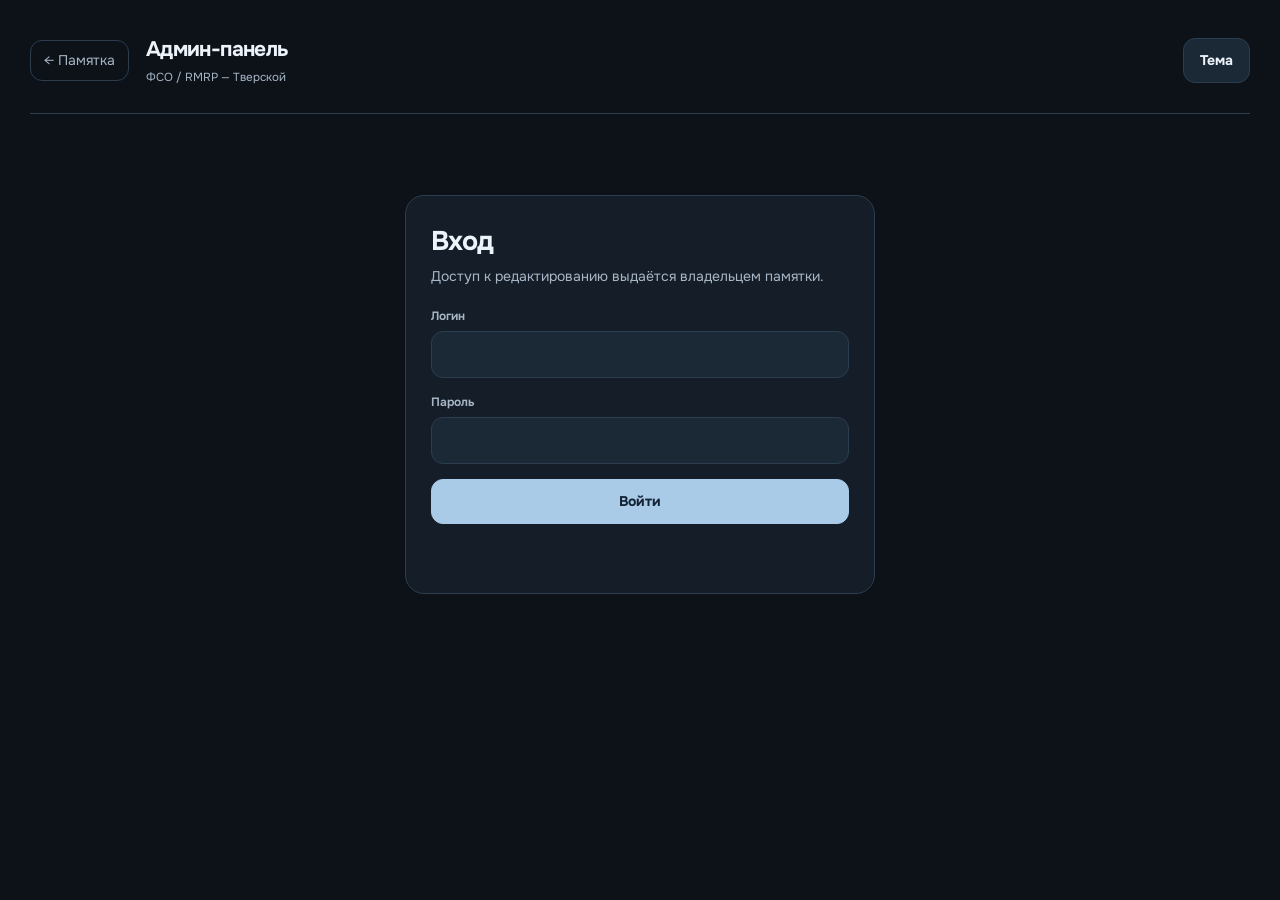
==== admin.html @ cca2434a "Add files via upload" ====
<!doctype html>
<html lang="ru" data-theme="dark"><head><meta charset="utf-8"><meta name="viewport" content="width=device-width,initial-scale=1"><meta name="robots" content="noindex,nofollow"><meta name="theme-color" content="#0d1219"><title>Управление памяткой — ФСО RMRP</title>
<link rel="preconnect" href="https://fonts.googleapis.com"><link rel="stylesheet" href="https://fonts.googleapis.com/css2?family=Onest:wght@400;500;600;700;800&display=swap" media="print" onload="this.media='all'">
<style>
:root{color-scheme:dark;--bg:#0d1219;--panel:#151e28;--sub:#1b2936;--line:#2b3d4e;--text:#edf3fa;--muted:#a7b6c6;--accent:#a9cbe8;--accent-text:#132334;--red:#ef8c8c;--green:#99dcb9;--shadow:0 24px 64px #0005}
html[data-theme="light"]{color-scheme:light;--bg:#eef3f8;--panel:#fff;--sub:#f3f7fa;--line:#cbdae7;--text:#142333;--muted:#5c7285;--accent:#326f9e;--accent-text:white;--red:#ad3737;--green:#256e4a;--shadow:0 15px 32px #263c5020}
*{box-sizing:border-box}body{margin:0;background:var(--bg);color:var(--text);font:14px/1.5 Onest,system-ui,'Segoe UI',sans-serif;-webkit-font-smoothing:antialiased}a{color:inherit}button,input,textarea,select{font:inherit}button{cursor:pointer;color:inherit}button:disabled{opacity:.45;cursor:not-allowed}input,textarea,select{color:var(--text);background:var(--sub);border:1px solid var(--line);border-radius:12px;padding:12px;width:100%;outline:none}input:focus,textarea:focus,select:focus{border-color:var(--accent)}textarea{min-height:120px;resize:vertical;line-height:1.55}textarea[name="body"]{min-height:280px}button:focus-visible,a:focus-visible{outline:2px solid var(--accent);outline-offset:3px}
[hidden]{display:none!important}.wrap{max-width:1460px;padding:26px 30px 80px;margin:auto}.top{display:flex;align-items:center;justify-content:space-between;gap:16px;padding:8px 0 26px;border-bottom:1px solid var(--line);margin-bottom:28px}.top-left{display:flex;align-items:center;gap:17px}.back{color:var(--muted);text-decoration:none;border:1px solid var(--line);padding:9px 13px;border-radius:12px}.back:hover{border-color:var(--accent);color:var(--text)}.top h1{font-size:21px;letter-spacing:-.03em;margin:0}.top small{color:var(--muted)}.top-actions{display:flex;align-items:center;gap:9px;flex-wrap:wrap}.btn{border-radius:12px;padding:11px 16px;background:var(--sub);border:1px solid var(--line);font-weight:700;transition:background .2s,border .2s,transform .2s}.btn:hover:not(:disabled){border-color:var(--accent);transform:translateY(-1px)}.primary{background:var(--accent);border-color:var(--accent);color:var(--accent-text)}.danger{color:var(--red);border-color:color-mix(in srgb,var(--red) 45%,var(--line))}.panel{background:var(--panel);border:1px solid var(--line);border-radius:19px;padding:25px}.auth{max-width:470px;margin:9vh auto 0}.auth h2{margin:0 0 5px;font-size:27px;letter-spacing:-.04em}.auth p{color:var(--muted);margin:0 0 20px}.stack{display:grid;gap:15px}.field{display:grid;gap:6px}.field>span{font-size:12px;color:var(--muted);font-weight:650}.status{min-height:24px;color:var(--muted);font-size:13px}.status.error{color:var(--red)}.status.ok{color:var(--green)}.layout{display:grid;grid-template-columns:220px 1fr;gap:22px}.aside{display:flex;flex-direction:column;gap:7px}.tab{border:1px solid transparent;border-radius:12px;padding:13px;text-align:left;background:transparent;color:var(--muted);font-weight:700}.tab:hover{background:var(--sub)}.tab.active{background:var(--sub);border-color:var(--line);color:var(--accent)}.content-head{display:flex;align-items:center;justify-content:space-between;gap:14px;margin:0 0 20px}.content-head h2{font-size:23px;letter-spacing:-.04em;margin:0}.content-head p{margin:2px 0 0;color:var(--muted)}.cols{display:grid;grid-template-columns:minmax(230px,.7fr) minmax(380px,1.3fr);gap:18px}.list{display:flex;flex-direction:column;gap:7px;max-height:68vh;overflow:auto}.item{padding:12px 14px;border-radius:12px;border:1px solid var(--line);background:var(--sub);text-align:left}.item:hover,.item.active{border-color:var(--accent)}.item b{display:block;font-size:13px}.item small{display:block;color:var(--muted);margin-top:4px}.badges{display:flex;gap:7px;flex-wrap:wrap;margin-top:6px}.tag{font-size:11px;color:var(--muted);background:var(--sub);border:1px solid var(--line);border-radius:999px;padding:3px 8px}.form-grid{display:grid;gap:14px}.form-actions{display:flex;gap:8px;justify-content:flex-end;flex-wrap:wrap}.row{display:grid;grid-template-columns:1fr 1fr;gap:14px}.check{display:flex;gap:10px;align-items:center}.check input{width:auto;accent-color:var(--accent)}.muted{color:var(--muted)}.empty{color:var(--muted);font-size:13px;padding:17px;border:1px dashed var(--line);border-radius:12px}.tips{color:var(--muted);line-height:1.7}.tips code{color:var(--accent)}.separator{border:0;border-top:1px solid var(--line);margin:16px 0}.success{color:var(--green)}
@media(max-width:1020px){.layout{grid-template-columns:1fr}.aside{flex-direction:row;flex-wrap:wrap}.cols{grid-template-columns:1fr}.list{max-height:240px}.wrap{padding:18px}}
@media(max-width:620px){.top{align-items:flex-start;flex-direction:column}.top-actions{width:100%}.panel{padding:17px}.row{grid-template-columns:1fr}.content-head{flex-wrap:wrap}}
@media(prefers-reduced-motion:reduce){*{transition:none!important}}
</style></head><body>
<div class="wrap">
<header class="top"><div class="top-left"><a class="back" href="./index.html">← Памятка</a><div><h1>Админ-панель</h1><small>ФСО / RMRP — Тверской</small></div></div><div class="top-actions"><span class="muted" id="current-user"></span><button class="btn" type="button" id="theme-btn">Тема</button><button class="btn" type="button" id="logout-btn" hidden>Выйти</button></div></header>
<section class="panel auth" id="auth-view"><h2>Вход</h2><p>Доступ к редактированию выдаётся владельцем памятки.</p><form id="login-form" class="stack"><label class="field"><span>Логин</span><input name="username" autocomplete="username" required minlength="3"></label><label class="field"><span>Пароль</span><input name="password" type="password" autocomplete="current-password" required></label><button class="btn primary" type="submit">Войти</button></form><p id="auth-status" class="status" role="status"></p></section>
<div class="layout" id="workspace" hidden><nav class="aside" aria-label="Разделы управления"><button class="tab active" data-tab="materials">Материалы</button><button class="tab" data-tab="sections">Разделы</button><button class="tab" data-tab="import">Импорт законов</button><button class="tab" data-tab="users">Пользователи</button><button class="tab" data-tab="info">Инструкция</button></nav><main>
<section class="tab-view" id="materials-view"><div class="content-head"><div><h2>Материалы</h2><p>Черновики и опубликованные записи</p></div><button class="btn" id="new-material">+ Новый материал</button></div>
<div class="cols"><div class="panel"><label class="field"><span>Поиск</span><input id="materials-filter" placeholder="Название или раздел"></label><div class="list" id="materials-list" style="margin-top:13px"></div></div><div class="panel"><form id="material-form" class="form-grid"><input type="hidden" name="id"><label class="field"><span>Название</span><input name="title" maxlength="180" required placeholder="Например: Проверка документов"></label><div class="row"><label class="field"><span>Раздел</span><select name="sectionId" id="material-section" required></select></label><label class="field"><span>Статус</span><select name="status" id="material-status"><option value="draft">Черновик</option><option value="published">Опубликовано</option></select></label></div><label class="field"><span>Краткое описание</span><textarea name="summary" maxlength="800" rows="2" style="min-height:72px"></textarea></label><label class="field"><span>Содержание</span><textarea name="body" maxlength="600000" required placeholder="Текст ситуации или статьи..."></textarea></label><label class="field"><span>Ссылка на источник (необязательно)</span><input name="sourceUrl" type="url" maxlength="1000" placeholder="https://forum.rmrp.ru/..."></label><div class="form-actions"><button class="btn danger" id="delete-material" type="button" disabled>Удалить</button><button class="btn primary" type="submit">Сохранить</button></div><div class="status" id="material-status-msg" role="status"></div></form></div></div></section>
<section class="tab-view" id="import-view" hidden>
 <div class="content-head"><div><h2>Импорт законов</h2><p>Загрузка текстов из файла, полученного с форума RMRP</p></div></div>
 <div class="panel form-grid"><p class="muted">Выберите JSON, который создала программа <code>tools/import_forum.py</code>. Документы сохраняются как черновики; проверка и публикация выполняются отдельно.</p>
 <label class="field"><span>Файл JSON</span><input type="file" id="import-file" accept=".json,application/json"></label>
 <label class="check"><input id="import-update" type="checkbox"><span>Обновлять ранее загруженные документы (сначала проверить редакции)</span></label>
 <div class="form-actions" style="justify-content:flex-start"><button id="import-start" class="btn primary" type="button">Импортировать черновики</button></div><label class="check"><input id="publish-confirm" type="checkbox"><span>Я сверил тексты с форумом и подтверждаю публикацию</span></label><div><button id="publish-start" class="btn" type="button">Опубликовать проверенные документы</button></div><p class="status" id="import-status" aria-live="polite"></p><div class="list" id="import-log"></div>
 </div>
</section>
<section class="tab-view" id="sections-view" hidden><div class="content-head"><div><h2>Разделы</h2><p>Названия, порядок и отображение в памятке</p></div><button class="btn" id="new-section">+ Новый раздел</button></div><div class="cols"><div class="panel"><div class="list" id="sections-list"></div></div><div class="panel"><form id="section-form" class="form-grid"><input type="hidden" name="id"><label class="field"><span>Название раздела</span><input name="title" required maxlength="100"></label><label class="field"><span>Описание</span><textarea name="description" maxlength="300" rows="3" style="min-height:80px"></textarea></label><label class="field"><span>Порядок в меню</span><input name="order" type="number" min="0" max="1000" value="10"></label><label class="check"><input name="visible" type="checkbox" checked><span>Отображать на сайте</span></label><div class="form-actions"><button class="btn danger" type="button" id="delete-section" disabled>Удалить</button><button class="btn primary" type="submit">Сохранить раздел</button></div><div class="status" id="section-status-msg" role="status"></div></form></div></div></section>
<section class="tab-view" id="users-view" hidden><div class="content-head"><div><h2>Пользователи</h2><p>Логины, роли, пароли и доступ</p></div></div><div class="cols"><div class="panel"><div class="list" id="users-list"></div></div><div class="panel"><h3 id="user-form-title">Создать учётную запись</h3><form class="form-grid" id="user-form"><label class="field"><span>Логин (латиницей)</span><input name="username" required pattern="[a-zA-Z0-9_.-]{3,32}" maxlength="32"></label><label class="field"><span>Пароль</span><input name="password" type="password" minlength="12" maxlength="128" autocomplete="new-password" placeholder="Не менее 12 символов"></label><label class="field"><span>Роль</span><select name="role"><option value="editor">Редактор (только черновики)</option><option value="owner">Владелец (полные права)</option></select></label><label class="check" id="disabled-row" hidden><input name="disabled" type="checkbox"><span>Заблокировать доступ</span></label><div class="form-actions"><button class="btn" type="button" id="new-user">Создать другого</button><button class="btn primary" type="submit">Сохранить пользователя</button></div><div class="status" id="user-status-msg" role="status"></div></form></div></div></section>
<section class="tab-view" id="info-view" hidden><div class="content-head"><div><h2>О работе админ-панели</h2></div></div><div class="panel tips"><p>Сначала создайте материал, выберите раздел, впишите текст и сохраните как <b>черновик</b>. Материал появится на сайте только со статусом <b>«Опубликовано»</b>.</p><p>Редакторы могут создавать, менять и удалять только черновики. Владельцы управляют публикациями, разделами и пользователями.</p><p>Созданный пользователь входит на странице <code>admin.html</code>. Пароль задаётся при создании, хранится в Object Storage в виде стойкого хеша и не отображается после сохранения.</p><p>Смена пароля и блокировка учётной записи доступны владельцу в разделе «Пользователи». После изменения доступ со старым токеном отзывается.</p><p>До настройки <code>config.js</code> и отдельной функции в Yandex Cloud вход работать не будет.</p></div></section>
</main></div><p id="global-status" class="status" aria-live="polite"></p>
</div>
<script src="./config.js"></script><script>
'use strict';
const $=id=>document.getElementById(id),apiUrl=(window.FSO_API_URL||'').trim();
let token='',user=null,items=[],sections=[],users=[],selectedUser='';
const tkey='fso-rmrp-theme',tokenKey='fso-rmrp-session';
function theme(t){document.documentElement.dataset.theme=t==='light'?'light':'dark';try{localStorage.setItem(tkey,document.documentElement.dataset.theme)}catch{}}
try{theme(localStorage.getItem(tkey)||'dark')}catch{theme('dark')}
$('theme-btn').addEventListener('click',()=>theme(document.documentElement.dataset.theme==='dark'?'light':'dark'));
function message(id,text,error=false){const x=$(id);x.textContent=text;x.className='status '+(error?'error':'ok')}
function n(text,cls){const e=document.createElement('div');if(cls)e.className=cls;e.textContent=text;return e}
async function api(action,body={},auth=true){
 if(!/^https:\/\//i.test(apiUrl))throw new Error('Сначала укажите URL функции в файле config.js');
 let response;
 try{response=await fetch(apiUrl+'?action='+encodeURIComponent(action),{method:'POST',headers:{'Content-Type':'application/json',...(auth?{'X-FSO-Session':token}:{})},body:JSON.stringify(body),cache:'no-store'})}
 catch{throw new Error('Нет соединения с сервером. Проверьте URL и разрешённые домены (CORS)')}
 let result;try{result=await response.json()}catch{throw new Error('Сервер вернул неподдерживаемый ответ')}
 if(!response.ok||!result.ok)throw new Error(result.error||('Ошибка '+response.status));return result;
}
function showAuth(){token='';user=null;$('workspace').hidden=true;$('auth-view').hidden=false;$('logout-btn').hidden=true;$('current-user').textContent='';try{sessionStorage.removeItem(tokenKey)}catch{}}
function showWorkspace(){ $('auth-view').hidden=true;$('workspace').hidden=false;$('logout-btn').hidden=false;$('current-user').textContent=user.username+' · '+(user.role==='owner'?'Владелец':'Редактор');$('users-view').hidden=user.role!=='owner';$('users-list').textContent='';document.querySelector('[data-tab="users"]').hidden=user.role!=='owner'; if(user.role!=='owner'&&document.querySelector('.tab.active').dataset.tab==='users')setTab('materials');}
function setTab(id){document.querySelectorAll('.tab').forEach(x=>x.classList.toggle('active',x.dataset.tab===id));document.querySelectorAll('.tab-view').forEach(x=>x.hidden=x.id!==id+'-view')}
document.querySelectorAll('.tab').forEach(b=>b.addEventListener('click',()=>setTab(b.dataset.tab)));
$('login-form').addEventListener('submit',async(e)=>{e.preventDefault();const f=new FormData(e.target);message('auth-status','Выполняется вход...');try{const d=await api('login',{username:f.get('username'),password:f.get('password')},false);token=d.token;user=d.user;try{sessionStorage.setItem(tokenKey,token)}catch{};e.target.reset();await reload();showWorkspace();setTab('materials');message('auth-status','')}catch(err){message('auth-status',err.message,true)}});
$('logout-btn').addEventListener('click',async()=>{try{await api('logout')}catch{}showAuth()});
async function reload(){try{const d=await api('admin-data');user=d.user;items=d.items;sections=d.sections;users=d.users||[];renderMaterials();renderSections();renderUsers();refreshSectionsSelect()}catch(e){if(/вход|сессия|авториз|401/i.test(e.message))showAuth();throw e}}
function refreshSectionsSelect(){const select=$('material-section'),value=select.value;select.replaceChildren();for(const s of [...sections].sort((a,b)=>a.order-b.order)){const opt=document.createElement('option');opt.value=s.id;opt.textContent=s.title;select.append(opt)}if(sections.some(s=>s.id===value))select.value=value}
function resetMaterial(){const f=$('material-form');f.reset();f.elements.id.value='';$('delete-material').disabled=true;message('material-status-msg','');const option=f.elements.status.querySelector('[value="published"]');option.disabled=user?.role!=='owner';f.elements.status.value='draft';f.elements.body.disabled=false;f.querySelector('button[type="submit"]').disabled=false}
function renderMaterials(){const list=$('materials-list'),query=$('materials-filter').value.trim().toLowerCase();list.replaceChildren();const filtered=[...items].filter(i=>[i.title,sections.find(s=>s.id===i.sectionId)?.title].join(' ').toLowerCase().includes(query)).sort((a,b)=>String(b.updatedAt).localeCompare(String(a.updatedAt)));
 if(!filtered.length){list.append(n('Нет материалов','empty'));return}
 for(const item of filtered){const b=document.createElement('button');b.type='button';b.className='item';const title=document.createElement('b');title.textContent=item.title;b.append(title);const sub=document.createElement('small');sub.textContent=(sections.find(s=>s.id===item.sectionId)?.title||item.sectionId)+' · '+(item.status==='published'?'Опубликовано':'Черновик');b.append(sub);b.addEventListener('click',()=>editMaterial(item.id));list.append(b)} }
async function editMaterial(id){const item=items.find(x=>x.id===id);if(!item)return;
 if(item.sectionId==='laws'&&!item.body){try{const d=await api('admin-document',{id});item.body=d.item.body||''}catch(e){message('material-status-msg','Не удалось загрузить документ: '+e.message,true);return}}const f=$('material-form');for(const key of ['id','title','summary','body','sectionId','status','sourceUrl'])f.elements[key].value=item[key]||'';const blocked=user.role==='editor'&&item.status==='published';$('delete-material').disabled=blocked;f.querySelector('button[type="submit"]').disabled=blocked;f.elements.body.disabled=blocked;f.elements.status.querySelector('[value="published"]').disabled=user.role!=='owner';message('material-status-msg',blocked?'Опубликованные материалы изменяет владелец.':'')}
$('materials-filter').addEventListener('input',renderMaterials);$('new-material').addEventListener('click',resetMaterial);
$('material-form').addEventListener('submit',async e=>{e.preventDefault();const f=e.target,item=Object.fromEntries(new FormData(f));try{const d=await api('save-item',{item});await reload();await editMaterial(d.item.id);message('material-status-msg','Сохранено. '+(d.item.status==='published'?'Материал опубликован.':'Материал остался черновиком.'))}catch(err){message('material-status-msg',err.message,true)}});
$('delete-material').addEventListener('click',async()=>{const id=$('material-form').elements.id.value;if(!id||!confirm('Удалить материал без возможности восстановления?'))return;try{await api('delete-item',{id});await reload();resetMaterial();message('material-status-msg','Материал удалён')}catch(err){message('material-status-msg',err.message,true)}});
function resetSection(){const f=$('section-form');f.reset();f.elements.id.value='';f.elements.order.value=sections.length+1;$('delete-section').disabled=true;message('section-status-msg','')}
function renderSections(){
 const list=$('sections-list'); list.replaceChildren();
 for(const item of [...sections].sort((a,b)=>a.order-b.order)){
  const btn=document.createElement('button');btn.type='button';btn.className='item';
  btn.append(n(item.title));
  btn.append(n((item.visible?'Отображается · ':'Скрыт · ')+item.id,'muted'));
  btn.addEventListener('click',()=>editSection(item.id));list.append(btn);
 }
}
function editSection(id){const s=sections.find(x=>x.id===id);if(!s)return;const f=$('section-form');f.elements.id.value=s.id;f.elements.title.value=s.title;f.elements.description.value=s.description;f.elements.order.value=s.order;f.elements.visible.checked=s.visible;$('delete-section').disabled=['situations','reference','detention','laws'].includes(id);message('section-status-msg','')}
$('new-section').addEventListener('click',resetSection);
$('section-form').addEventListener('submit',async e=>{e.preventDefault();const f=e.target,section={id:f.elements.id.value,title:f.elements.title.value,description:f.elements.description.value,order:Number(f.elements.order.value),visible:f.elements.visible.checked};try{const d=await api('save-section',{section});await reload();editSection(d.section.id);message('section-status-msg','Раздел сохранён')}catch(err){message('section-status-msg',err.message,true)}});
$('delete-section').addEventListener('click',async()=>{const id=$('section-form').elements.id.value;if(!id||!confirm('Удалить раздел?'))return;try{await api('delete-section',{id});await reload();resetSection();message('section-status-msg','Раздел удалён')}catch(err){message('section-status-msg',err.message,true)}});
function resetUser(){selectedUser='';const f=$('user-form');f.reset();f.elements.username.readOnly=false;f.elements.password.required=true;$('disabled-row').hidden=true;$('user-form-title').textContent='Создать учётную запись';message('user-status-msg','')}
function renderUsers(){const list=$('users-list');list.replaceChildren();if(user?.role!=='owner')return;for(const u of users){const b=document.createElement('button');b.type='button';b.className='item';b.append(n(u.username));b.append(n((u.role==='owner'?'Владелец':'Редактор')+(u.disabled?' · Заблокирован':''),'muted'));b.addEventListener('click',()=>editUser(u.username));list.append(b)}}
function editUser(username){const u=users.find(x=>x.username===username);if(!u)return;selectedUser=username;const f=$('user-form');f.reset();f.elements.username.value=u.username;f.elements.username.readOnly=true;f.elements.role.value=u.role;f.elements.disabled.checked=u.disabled;f.elements.password.required=false;$('disabled-row').hidden=false;$('user-form-title').textContent='Изменить пользователя';message('user-status-msg','Оставьте пароль пустым, если менять его не нужно.')}
$('new-user').addEventListener('click',resetUser);
$('user-form').addEventListener('submit',async e=>{e.preventDefault();const f=e.target;const data={username:f.elements.username.value,password:f.elements.password.value,role:f.elements.role.value};if(selectedUser)data.disabled=f.elements.disabled.checked;try{const login=selectedUser||data.username;await api(selectedUser?'update-user':'create-user',data);await reload();editUser(login);message('user-status-msg','Пользователь сохранён. Передайте пароль лично.') }catch(err){message('user-status-msg',err.message,true)}});

$('import-start').addEventListener('click',async()=>{
 const file=$('import-file').files[0];if(!file){message('import-status','Выберите JSON-файл.',true);return}
 let incoming;try{incoming=JSON.parse(await file.text())}catch(e){message('import-status','Неверный JSON: '+e.message,true);return}
 const docs=Array.isArray(incoming)?incoming:Array.isArray(incoming.items)?incoming.items:[];
 if(!docs.length){message('import-status','В JSON нет документов.',true);return}
 if(docs.length>150){message('import-status','Слишком большой список.',true);return}
 const btn=$('import-start'),log=$('import-log');btn.disabled=true;log.replaceChildren();let success=0,failed=0,skipped=0;
 for(const d of docs){
  if(d.sectionId!=='laws'||typeof d.title!=='string'||typeof d.body!=='string'||!d.body.trim()||!/^law-\d+$/.test(d.id||'')){failed++;log.append(n('Неверная запись: '+String(d.title||d.id),'status error'));continue}
  const old=items.find(x=>x.id===d.id);
  if(old&&!$('import-update').checked){skipped++;continue}
  if(old?.status==='published'){skipped++;log.append(n('Опубликованный документ не перезаписан: '+d.title,'muted'));continue}
  const item={id:d.id,title:d.title.slice(0,180),summary:String(d.summary||'').slice(0,800),body:d.body,sectionId:'laws',status:'draft',sourceUrl:d.sourceUrl};
  try{await api('save-item',{item});success++;log.append(n('✓ '+d.title,'status ok'))}
  catch(e){failed++;log.append(n('✗ '+d.title+': '+e.message,'status error'))}
  message('import-status',`Обработано ${success+skipped+failed}/${docs.length} · Сохранено ${success} · Пропущено ${skipped} · Ошибки ${failed}`);
 }
 try{await reload()}catch(e){message('import-status','Импорт завершён, но обновление списка не удалось: '+e.message,true)}
 btn.disabled=false;
});


$('publish-start').addEventListener('click',async()=>{
 if(user?.role!=='owner'){message('import-status','Публиковать может только владелец.',true);return}
 if(!$('publish-confirm').checked){message('import-status','Сначала подтвердите сверку текстов.',true);return}
 if(!confirm('Опубликовать все черновики законов из текущего списка? Перед публикацией убедитесь, что тексты полные и действующие.'))return;
 const drafts=items.filter(x=>x.sectionId==='laws'&&x.status==='draft');if(!drafts.length){message('import-status','Нет черновиков законов.');return}
 let published=0,failed=0;const btn=$('publish-start');btn.disabled=true;
 for(const meta of drafts){
  try{
   const details=await api('admin-document',{id:meta.id});
   await api('save-item',{item:{...details.item,status:'published'}});published++;
  }catch(e){failed++;$('import-log').append(n('✗ '+meta.title+': '+e.message,'status error'))}
  message('import-status',`Опубликовано ${published}/${drafts.length}; ошибок: ${failed}`);
 }
 try{await reload()}catch(e){message('import-status','Опубликовано, но обновление списка не удалось: '+e.message,true)}
 btn.disabled=false;
});

if(!/^https:\/\//i.test(apiUrl))message('auth-status','Перед входом задайте URL новой функции в config.js.',true);
try{token=sessionStorage.getItem(tokenKey)||''}catch{}if(token){reload().then(()=>showWorkspace()).catch(()=>showAuth())}else showAuth();
</script></body></html>
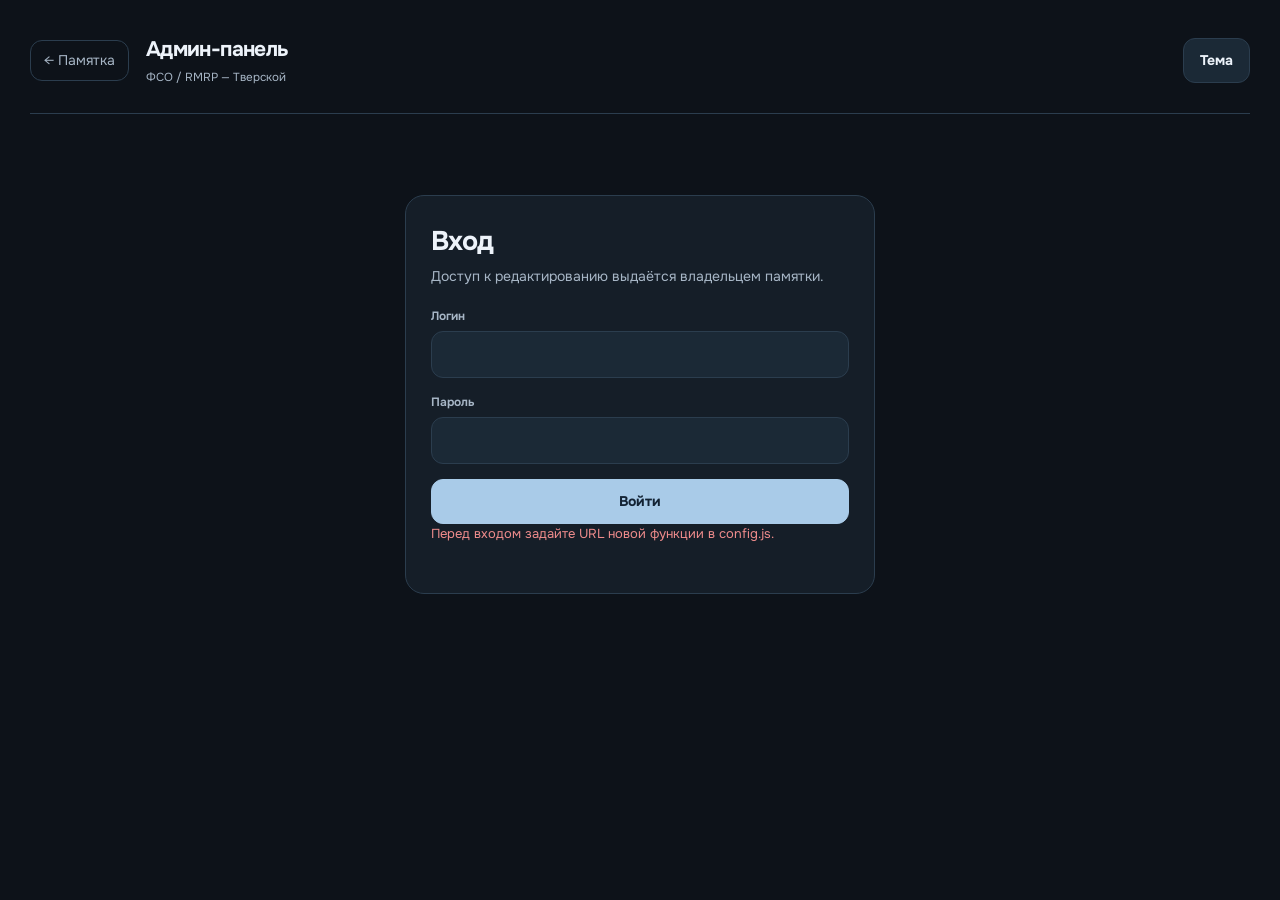
==== commit 5b3c9629: "Add files via upload" ====
--- a/admin.html
+++ b/admin.html
@@ -9,18 +9,29 @@
 @media(max-width:1020px){.layout{grid-template-columns:1fr}.aside{flex-direction:row;flex-wrap:wrap}.cols{grid-template-columns:1fr}.list{max-height:240px}.wrap{padding:18px}}
 @media(max-width:620px){.top{align-items:flex-start;flex-direction:column}.top-actions{width:100%}.panel{padding:17px}.row{grid-template-columns:1fr}.content-head{flex-wrap:wrap}}
 @media(prefers-reduced-motion:reduce){*{transition:none!important}}
+
+/* Теги в правовом справочнике — выбор нескольких категорий для одного материала. */
+.reference-category-settings{display:grid;gap:9px;padding:16px 17px;border:1px solid var(--line);border-radius:15px;background:var(--sub)}
+.reference-category-settings>strong{font-size:13px}.reference-category-settings>p{margin:0 0 3px;color:var(--muted);font-size:12px}
+.reference-category-options{display:grid;grid-template-columns:repeat(2,minmax(0,1fr));gap:9px 13px}
+.reference-category-options label{display:flex;gap:10px;align-items:center;border:1px solid var(--line);border-radius:11px;padding:10px;cursor:pointer;background:var(--panel)}
+.reference-category-options label:has(input:checked){border-color:var(--accent);background:color-mix(in srgb,var(--accent) 9%,var(--panel))}
+.reference-category-options input{width:17px;height:17px;margin:0;flex:none;accent-color:var(--accent)}
+.reference-category-options span{font-size:12px}
+@media(max-width:580px){.reference-category-options{grid-template-columns:1fr}}
 </style></head><body>
 <div class="wrap">
 <header class="top"><div class="top-left"><a class="back" href="./index.html">← Памятка</a><div><h1>Админ-панель</h1><small>ФСО / RMRP — Тверской</small></div></div><div class="top-actions"><span class="muted" id="current-user"></span><button class="btn" type="button" id="theme-btn">Тема</button><button class="btn" type="button" id="logout-btn" hidden>Выйти</button></div></header>
 <section class="panel auth" id="auth-view"><h2>Вход</h2><p>Доступ к редактированию выдаётся владельцем памятки.</p><form id="login-form" class="stack"><label class="field"><span>Логин</span><input name="username" autocomplete="username" required minlength="3"></label><label class="field"><span>Пароль</span><input name="password" type="password" autocomplete="current-password" required></label><button class="btn primary" type="submit">Войти</button></form><p id="auth-status" class="status" role="status"></p></section>
 <div class="layout" id="workspace" hidden><nav class="aside" aria-label="Разделы управления"><button class="tab active" data-tab="materials">Материалы</button><button class="tab" data-tab="sections">Разделы</button><button class="tab" data-tab="import">Импорт законов</button><button class="tab" data-tab="users">Пользователи</button><button class="tab" data-tab="info">Инструкция</button></nav><main>
 <section class="tab-view" id="materials-view"><div class="content-head"><div><h2>Материалы</h2><p>Черновики и опубликованные записи</p></div><button class="btn" id="new-material">+ Новый материал</button></div>
-<div class="cols"><div class="panel"><label class="field"><span>Поиск</span><input id="materials-filter" placeholder="Название или раздел"></label><div class="list" id="materials-list" style="margin-top:13px"></div></div><div class="panel"><form id="material-form" class="form-grid"><input type="hidden" name="id"><label class="field"><span>Название</span><input name="title" maxlength="180" required placeholder="Например: Проверка документов"></label><div class="row"><label class="field"><span>Раздел</span><select name="sectionId" id="material-section" required></select></label><label class="field"><span>Статус</span><select name="status" id="material-status"><option value="draft">Черновик</option><option value="published">Опубликовано</option></select></label></div><label class="field"><span>Краткое описание</span><textarea name="summary" maxlength="800" rows="2" style="min-height:72px"></textarea></label><label class="field"><span>Содержание</span><textarea name="body" maxlength="600000" required placeholder="Текст ситуации или статьи..."></textarea></label><label class="field"><span>Ссылка на источник (необязательно)</span><input name="sourceUrl" type="url" maxlength="1000" placeholder="https://forum.rmrp.ru/..."></label><div class="form-actions"><button class="btn danger" id="delete-material" type="button" disabled>Удалить</button><button class="btn primary" type="submit">Сохранить</button></div><div class="status" id="material-status-msg" role="status"></div></form></div></div></section>
+<div class="cols"><div class="panel"><label class="field"><span>Поиск</span><input id="materials-filter" placeholder="Название или раздел"></label><div class="list" id="materials-list" style="margin-top:13px"></div></div><div class="panel"><form id="material-form" class="form-grid"><input type="hidden" name="id"><label class="field"><span>Название</span><input name="title" maxlength="180" required placeholder="Например: Проверка документов"></label><div class="row"><label class="field"><span>Раздел</span><select name="sectionId" id="material-section" required></select></label><label class="field"><span>Статус</span><select name="status" id="material-status"><option value="draft">Черновик</option><option value="published">Опубликовано</option></select></label></div><div class="reference-category-settings" id="reference-category-settings" hidden><strong>Подразделы правового справочника</strong><p>Можно выбрать несколько. Карточка останется одной, а появится во всех выбранных подразделах.</p><div class="reference-category-options" id="reference-category-options"></div></div><label class="field"><span>Краткое описание</span><textarea name="summary" maxlength="800" rows="2" style="min-height:72px"></textarea></label><label class="field"><span>Содержание</span><textarea name="body" maxlength="600000" required placeholder="Текст ситуации или статьи..."></textarea></label><label class="field"><span>Ссылка на источник (необязательно)</span><input name="sourceUrl" type="url" maxlength="1000" placeholder="https://forum.rmrp.ru/..."></label><div class="form-actions"><button class="btn danger" id="delete-material" type="button" disabled>Удалить</button><button class="btn primary" type="submit">Сохранить</button></div><div class="status" id="material-status-msg" role="status"></div></form></div></div></section>
 <section class="tab-view" id="import-view" hidden>
  <div class="content-head"><div><h2>Импорт законов</h2><p>Загрузка текстов из файла, полученного с форума RMRP</p></div></div>
  <div class="panel form-grid"><p class="muted">Выберите JSON, который создала программа <code>tools/import_forum.py</code>. Документы сохраняются как черновики; проверка и публикация выполняются отдельно.</p>
  <label class="field"><span>Файл JSON</span><input type="file" id="import-file" accept=".json,application/json"></label>
- <label class="check"><input id="import-update" type="checkbox"><span>Обновлять ранее загруженные документы (сначала проверить редакции)</span></label>
+ <label class="check"><input id="import-update" type="checkbox"><span>Обновлять ранее загруженные черновики</span></label>
+ <label class="check"><input id="import-replace-published" type="checkbox"><span>Заменить опубликованные документы новым текстом (только владелец, после проверки)</span></label>
  <div class="form-actions" style="justify-content:flex-start"><button id="import-start" class="btn primary" type="button">Импортировать черновики</button></div><label class="check"><input id="publish-confirm" type="checkbox"><span>Я сверил тексты с форумом и подтверждаю публикацию</span></label><div><button id="publish-start" class="btn" type="button">Опубликовать проверенные документы</button></div><p class="status" id="import-status" aria-live="polite"></p><div class="list" id="import-log"></div>
  </div>
 </section>
@@ -29,11 +40,25 @@
 <section class="tab-view" id="info-view" hidden><div class="content-head"><div><h2>О работе админ-панели</h2></div></div><div class="panel tips"><p>Сначала создайте материал, выберите раздел, впишите текст и сохраните как <b>черновик</b>. Материал появится на сайте только со статусом <b>«Опубликовано»</b>.</p><p>Редакторы могут создавать, менять и удалять только черновики. Владельцы управляют публикациями, разделами и пользователями.</p><p>Созданный пользователь входит на странице <code>admin.html</code>. Пароль задаётся при создании, хранится в Object Storage в виде стойкого хеша и не отображается после сохранения.</p><p>Смена пароля и блокировка учётной записи доступны владельцу в разделе «Пользователи». После изменения доступ со старым токеном отзывается.</p><p>До настройки <code>config.js</code> и отдельной функции в Yandex Cloud вход работать не будет.</p></div></section>
 </main></div><p id="global-status" class="status" aria-live="polite"></p>
 </div>
-<script src="./config.js"></script><script>
+<script src="./reference-categories.js"></script><script src="./config.js"></script><script>
 'use strict';
 const $=id=>document.getElementById(id),apiUrl=(window.FSO_API_URL||'').trim();
 let token='',user=null,items=[],sections=[],users=[],selectedUser='';
 const tkey='fso-rmrp-theme',tokenKey='fso-rmrp-session';
+const referenceCategories=Array.isArray(window.FSO_REFERENCE_CATEGORIES)?window.FSO_REFERENCE_CATEGORIES:[];
+function updateReferenceCategoryVisibility(){
+ $('reference-category-settings').hidden=$('material-section').value!=='reference';
+}
+function fillReferenceCategorySelection(values=[]){
+ const selected=new Set(Array.isArray(values)?values:[]);
+ $('reference-category-options').querySelectorAll('input[data-reference-category]').forEach(input=>{input.checked=selected.has(input.value)});
+}
+for(const cat of referenceCategories){
+ const label=document.createElement('label'),box=document.createElement('input'),text=document.createElement('span');
+ box.type='checkbox';box.value=cat.id;box.dataset.referenceCategory=cat.id;
+ text.textContent=cat.title;label.append(box,text);$('reference-category-options').append(label);
+}
+$('material-section').addEventListener('change',updateReferenceCategoryVisibility);
 function theme(t){document.documentElement.dataset.theme=t==='light'?'light':'dark';try{localStorage.setItem(tkey,document.documentElement.dataset.theme)}catch{}}
 try{theme(localStorage.getItem(tkey)||'dark')}catch{theme('dark')}
 $('theme-btn').addEventListener('click',()=>theme(document.documentElement.dataset.theme==='dark'?'light':'dark'));
@@ -54,15 +79,15 @@
 $('login-form').addEventListener('submit',async(e)=>{e.preventDefault();const f=new FormData(e.target);message('auth-status','Выполняется вход...');try{const d=await api('login',{username:f.get('username'),password:f.get('password')},false);token=d.token;user=d.user;try{sessionStorage.setItem(tokenKey,token)}catch{};e.target.reset();await reload();showWorkspace();setTab('materials');message('auth-status','')}catch(err){message('auth-status',err.message,true)}});
 $('logout-btn').addEventListener('click',async()=>{try{await api('logout')}catch{}showAuth()});
 async function reload(){try{const d=await api('admin-data');user=d.user;items=d.items;sections=d.sections;users=d.users||[];renderMaterials();renderSections();renderUsers();refreshSectionsSelect()}catch(e){if(/вход|сессия|авториз|401/i.test(e.message))showAuth();throw e}}
-function refreshSectionsSelect(){const select=$('material-section'),value=select.value;select.replaceChildren();for(const s of [...sections].sort((a,b)=>a.order-b.order)){const opt=document.createElement('option');opt.value=s.id;opt.textContent=s.title;select.append(opt)}if(sections.some(s=>s.id===value))select.value=value}
-function resetMaterial(){const f=$('material-form');f.reset();f.elements.id.value='';$('delete-material').disabled=true;message('material-status-msg','');const option=f.elements.status.querySelector('[value="published"]');option.disabled=user?.role!=='owner';f.elements.status.value='draft';f.elements.body.disabled=false;f.querySelector('button[type="submit"]').disabled=false}
-function renderMaterials(){const list=$('materials-list'),query=$('materials-filter').value.trim().toLowerCase();list.replaceChildren();const filtered=[...items].filter(i=>[i.title,sections.find(s=>s.id===i.sectionId)?.title].join(' ').toLowerCase().includes(query)).sort((a,b)=>String(b.updatedAt).localeCompare(String(a.updatedAt)));
+function refreshSectionsSelect(){const select=$('material-section'),value=select.value;select.replaceChildren();for(const s of [...sections].sort((a,b)=>a.order-b.order)){const opt=document.createElement('option');opt.value=s.id;opt.textContent=s.title;select.append(opt)}if(sections.some(s=>s.id===value))select.value=value;updateReferenceCategoryVisibility()}
+function resetMaterial(){const f=$('material-form');f.reset();f.elements.id.value='';$('delete-material').disabled=true;message('material-status-msg','');const option=f.elements.status.querySelector('[value="published"]');option.disabled=user?.role!=='owner';f.elements.status.value='draft';f.elements.body.disabled=false;f.querySelector('button[type="submit"]').disabled=false;fillReferenceCategorySelection([]);updateReferenceCategoryVisibility()}
+function renderMaterials(){const list=$('materials-list'),query=$('materials-filter').value.trim().toLowerCase();list.replaceChildren();const filtered=[...items].filter(i=>[i.title,sections.find(s=>s.id===i.sectionId)?.title,...(i.categories||[]).map(id=>referenceCategories.find(c=>c.id===id)?.title||'')].join(' ').toLowerCase().includes(query)).sort((a,b)=>String(b.updatedAt).localeCompare(String(a.updatedAt)));
  if(!filtered.length){list.append(n('Нет материалов','empty'));return}
- for(const item of filtered){const b=document.createElement('button');b.type='button';b.className='item';const title=document.createElement('b');title.textContent=item.title;b.append(title);const sub=document.createElement('small');sub.textContent=(sections.find(s=>s.id===item.sectionId)?.title||item.sectionId)+' · '+(item.status==='published'?'Опубликовано':'Черновик');b.append(sub);b.addEventListener('click',()=>editMaterial(item.id));list.append(b)} }
+ for(const item of filtered){const b=document.createElement('button');b.type='button';b.className='item';const title=document.createElement('b');title.textContent=item.title;b.append(title);const sub=document.createElement('small');sub.textContent=(sections.find(s=>s.id===item.sectionId)?.title||item.sectionId)+' · '+(item.status==='published'?'Опубликовано':'Черновик');b.append(sub);if(item.sectionId==='reference'&&item.categories?.length){const tags=document.createElement('small');tags.textContent=item.categories.map(id=>referenceCategories.find(c=>c.id===id)?.title||id).join(' · ');b.append(tags)}b.addEventListener('click',()=>editMaterial(item.id));list.append(b)} }
 async function editMaterial(id){const item=items.find(x=>x.id===id);if(!item)return;
- if(item.sectionId==='laws'&&!item.body){try{const d=await api('admin-document',{id});item.body=d.item.body||''}catch(e){message('material-status-msg','Не удалось загрузить документ: '+e.message,true);return}}const f=$('material-form');for(const key of ['id','title','summary','body','sectionId','status','sourceUrl'])f.elements[key].value=item[key]||'';const blocked=user.role==='editor'&&item.status==='published';$('delete-material').disabled=blocked;f.querySelector('button[type="submit"]').disabled=blocked;f.elements.body.disabled=blocked;f.elements.status.querySelector('[value="published"]').disabled=user.role!=='owner';message('material-status-msg',blocked?'Опубликованные материалы изменяет владелец.':'')}
+ if(item.sectionId==='laws'&&!item.body){try{const d=await api('admin-document',{id});item.body=d.item.body||''}catch(e){message('material-status-msg','Не удалось загрузить документ: '+e.message,true);return}}const f=$('material-form');for(const key of ['id','title','summary','body','sectionId','status','sourceUrl'])f.elements[key].value=item[key]||'';const blocked=user.role==='editor'&&item.status==='published';$('delete-material').disabled=blocked;f.querySelector('button[type="submit"]').disabled=blocked;f.elements.body.disabled=blocked;f.elements.status.querySelector('[value="published"]').disabled=user.role!=='owner';fillReferenceCategorySelection(item.categories||[]);updateReferenceCategoryVisibility();message('material-status-msg',blocked?'Опубликованные материалы изменяет владелец.':'')}
 $('materials-filter').addEventListener('input',renderMaterials);$('new-material').addEventListener('click',resetMaterial);
-$('material-form').addEventListener('submit',async e=>{e.preventDefault();const f=e.target,item=Object.fromEntries(new FormData(f));try{const d=await api('save-item',{item});await reload();await editMaterial(d.item.id);message('material-status-msg','Сохранено. '+(d.item.status==='published'?'Материал опубликован.':'Материал остался черновиком.'))}catch(err){message('material-status-msg',err.message,true)}});
+$('material-form').addEventListener('submit',async e=>{e.preventDefault();const f=e.target,item=Object.fromEntries(new FormData(f));item.categories=item.sectionId==='reference'?[...f.querySelectorAll('input[data-reference-category]:checked')].map(x=>x.value):[];try{const d=await api('save-item',{item});await reload();await editMaterial(d.item.id);message('material-status-msg','Сохранено. '+(d.item.status==='published'?'Материал опубликован.':'Материал остался черновиком.'))}catch(err){message('material-status-msg',err.message,true)}});
 $('delete-material').addEventListener('click',async()=>{const id=$('material-form').elements.id.value;if(!id||!confirm('Удалить материал без возможности восстановления?'))return;try{await api('delete-item',{id});await reload();resetMaterial();message('material-status-msg','Материал удалён')}catch(err){message('material-status-msg',err.message,true)}});
 function resetSection(){const f=$('section-form');f.reset();f.elements.id.value='';f.elements.order.value=sections.length+1;$('delete-section').disabled=true;message('section-status-msg','')}
 function renderSections(){
@@ -84,19 +109,52 @@
 $('new-user').addEventListener('click',resetUser);
 $('user-form').addEventListener('submit',async e=>{e.preventDefault();const f=e.target;const data={username:f.elements.username.value,password:f.elements.password.value,role:f.elements.role.value};if(selectedUser)data.disabled=f.elements.disabled.checked;try{const login=selectedUser||data.username;await api(selectedUser?'update-user':'create-user',data);await reload();editUser(login);message('user-status-msg','Пользователь сохранён. Передайте пароль лично.') }catch(err){message('user-status-msg',err.message,true)}});
 
+function importedLawQuality(body){
+ const lines=String(body||'').replace(/\r\n?/g,'\n').split('\n').map(s=>s.trim());
+ const starts=[];lines.forEach((s,i)=>{if(/^Статья\s+\d+(?:[.\-]\d+)*(?:[.\s:–—-]|$)/iu.test(s))starts.push(i)});
+ if(!starts.length)return body.length>=900;
+ let empty=0,total=0;
+ starts.forEach((i,k)=>{
+  const text=lines.slice(i+1,starts[k+1]??lines.length).filter(s=>!/^Глава\s+|^Раздел\s+/iu.test(s)).join(' ').trim();
+  total+=text.length;if(text.length<12)empty++;
+ });
+ return body.length>=400&&empty/starts.length<=.12&&total>=starts.length*32;
+}
+function downloadLawBackup(backup){
+ const blob=new Blob([JSON.stringify({createdAt:new Date().toISOString(),source:'FSO RMRP admin backup',items:backup},null,2)],{type:'application/json;charset=utf-8'});
+ const url=URL.createObjectURL(blob),a=document.createElement('a');a.href=url;a.download='fso-rmrp-laws-before-repair-'+new Date().toISOString().slice(0,10)+'.json';document.body.append(a);a.click();a.remove();setTimeout(()=>URL.revokeObjectURL(url),3000);
+}
 $('import-start').addEventListener('click',async()=>{
  const file=$('import-file').files[0];if(!file){message('import-status','Выберите JSON-файл.',true);return}
  let incoming;try{incoming=JSON.parse(await file.text())}catch(e){message('import-status','Неверный JSON: '+e.message,true);return}
  const docs=Array.isArray(incoming)?incoming:Array.isArray(incoming.items)?incoming.items:[];
  if(!docs.length){message('import-status','В JSON нет документов.',true);return}
  if(docs.length>150){message('import-status','Слишком большой список.',true);return}
+ const replace=$('import-replace-published').checked;
+ if(replace&&user?.role!=='owner'){message('import-status','Менять опубликованные законы может только владелец.',true);return}
+ if(replace&&!$('publish-confirm').checked){message('import-status','Для замены опубликованных законов подтвердите проверку текстов с форумом.',true);return}
+ const candidates=docs.filter(d=>d.sectionId==='laws'&&typeof d.body==='string'&&importedLawQuality(d.body));
+ const publishedCandidates=candidates.filter(d=>items.some(i=>i.id===d.id&&i.status==='published'));
+ if(replace&&publishedCandidates.length){
+  if(!confirm('Будет заменено '+publishedCandidates.length+' ОПУБЛИКОВАННЫХ законов. Продолжить только после сверки источников?'))return;
+  const backup=[];
+  try{
+   for(const d of publishedCandidates){const old=await api('admin-document',{id:d.id});backup.push(old.item)}
+  }catch(e){message('import-status','Не удалось сохранить резервную копию. Замена отменена: '+e.message,true);return}
+  downloadLawBackup(backup);
+ }
  const btn=$('import-start'),log=$('import-log');btn.disabled=true;log.replaceChildren();let success=0,failed=0,skipped=0;
  for(const d of docs){
-  if(d.sectionId!=='laws'||typeof d.title!=='string'||typeof d.body!=='string'||!d.body.trim()||!/^law-\d+$/.test(d.id||'')){failed++;log.append(n('Неверная запись: '+String(d.title||d.id),'status error'));continue}
+  if(d.sectionId!=='laws'||typeof d.title!=='string'||typeof d.body!=='string'||!/^law-\d+$/.test(d.id||'')){
+   failed++;log.append(n('Некорректная запись: '+String(d.title||d.id),'status error'));continue;
+  }
+  if(!importedLawQuality(d.body)){
+   failed++;log.append(n('✗ '+d.title+': отсутствует содержимое статей или документ подозрительно короткий','status error'));continue;
+  }
   const old=items.find(x=>x.id===d.id);
-  if(old&&!$('import-update').checked){skipped++;continue}
-  if(old?.status==='published'){skipped++;log.append(n('Опубликованный документ не перезаписан: '+d.title,'muted'));continue}
-  const item={id:d.id,title:d.title.slice(0,180),summary:String(d.summary||'').slice(0,800),body:d.body,sectionId:'laws',status:'draft',sourceUrl:d.sourceUrl};
+  if(old?.status==='published'&&!replace){skipped++;log.append(n('Опубликованный закон пропущен: '+d.title,'muted'));continue}
+  if(old?.status==='draft'&&!$('import-update').checked){skipped++;continue}
+  const item={id:d.id,title:d.title.slice(0,180),summary:String(d.summary||'').slice(0,800),body:d.body,sectionId:'laws',status:old?.status==='published'?'published':'draft',sourceUrl:d.sourceUrl};
   try{await api('save-item',{item});success++;log.append(n('✓ '+d.title,'status ok'))}
   catch(e){failed++;log.append(n('✗ '+d.title+': '+e.message,'status error'))}
   message('import-status',`Обработано ${success+skipped+failed}/${docs.length} · Сохранено ${success} · Пропущено ${skipped} · Ошибки ${failed}`);
@@ -104,7 +162,6 @@
  try{await reload()}catch(e){message('import-status','Импорт завершён, но обновление списка не удалось: '+e.message,true)}
  btn.disabled=false;
 });
-
 
 $('publish-start').addEventListener('click',async()=>{
  if(user?.role!=='owner'){message('import-status','Публиковать может только владелец.',true);return}
@@ -115,6 +172,7 @@
  for(const meta of drafts){
   try{
    const details=await api('admin-document',{id:meta.id});
+   if(!importedLawQuality(details.item.body))throw new Error('Документ неполный: статьи без текста');
    await api('save-item',{item:{...details.item,status:'published'}});published++;
   }catch(e){failed++;$('import-log').append(n('✗ '+meta.title+': '+e.message,'status error'))}
   message('import-status',`Опубликовано ${published}/${drafts.length}; ошибок: ${failed}`);
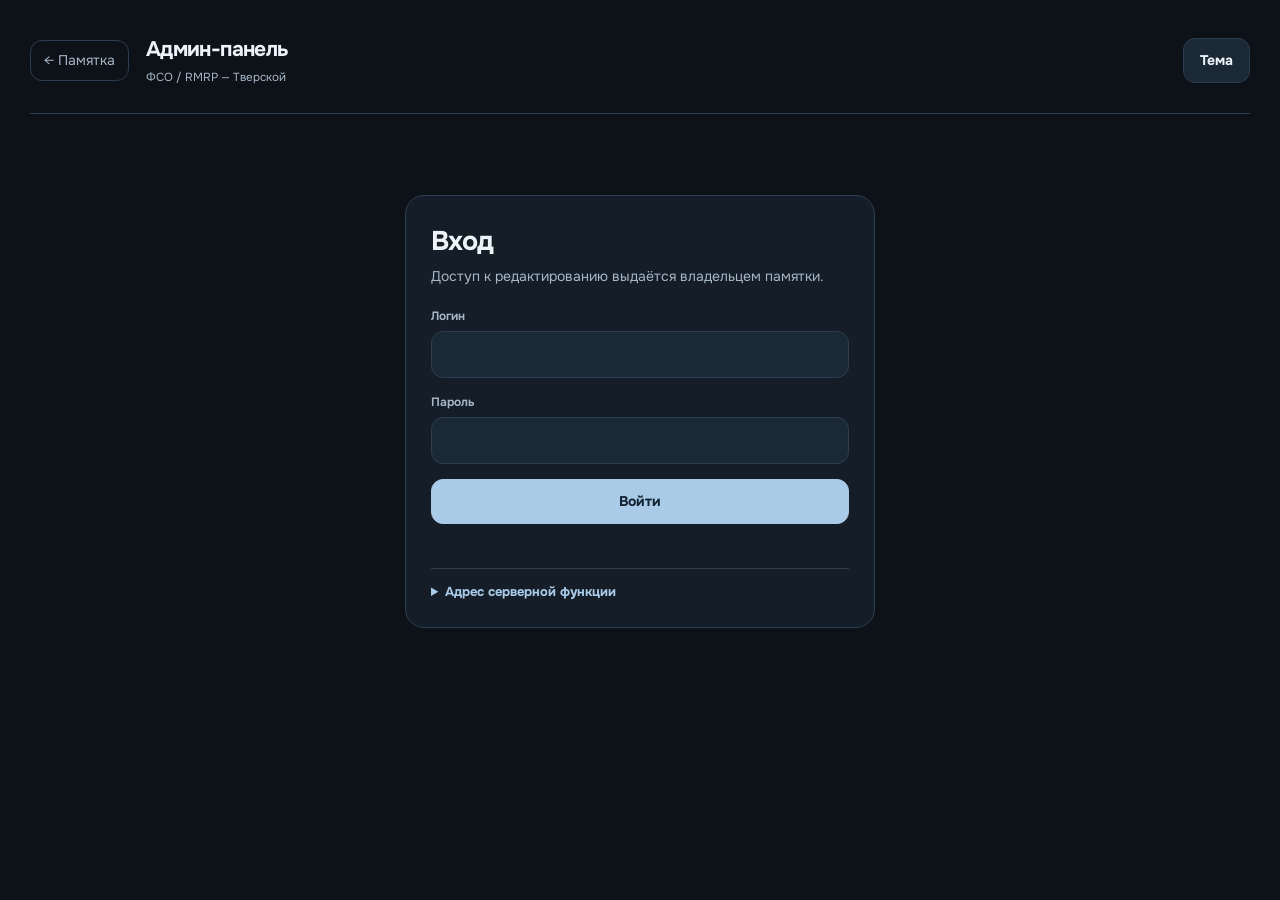
==== commit 3e451f4a: "Add files via upload" ====
--- a/admin.html
+++ b/admin.html
@@ -19,11 +19,18 @@
 .reference-category-options input{width:17px;height:17px;margin:0;flex:none;accent-color:var(--accent)}
 .reference-category-options span{font-size:12px}
 @media(max-width:580px){.reference-category-options{grid-template-columns:1fr}}
+
+/* Рабочая настройка адреса API без редактирования HTML и без хранения секретов. */
+.api-connection{margin-top:14px;border-top:1px solid var(--line);padding-top:13px}
+.api-connection summary{cursor:pointer;color:var(--accent);font-size:13px;font-weight:700;list-style:revert}
+.api-connection form{padding-top:16px;gap:11px}
+.api-connection-note{font-size:12px!important;line-height:1.6;margin:0!important}
+.api-reset{font-weight:500;font-size:12px;padding:9px 12px}
 </style></head><body>
 <div class="wrap">
 <header class="top"><div class="top-left"><a class="back" href="./index.html">← Памятка</a><div><h1>Админ-панель</h1><small>ФСО / RMRP — Тверской</small></div></div><div class="top-actions"><span class="muted" id="current-user"></span><button class="btn" type="button" id="theme-btn">Тема</button><button class="btn" type="button" id="logout-btn" hidden>Выйти</button></div></header>
-<section class="panel auth" id="auth-view"><h2>Вход</h2><p>Доступ к редактированию выдаётся владельцем памятки.</p><form id="login-form" class="stack"><label class="field"><span>Логин</span><input name="username" autocomplete="username" required minlength="3"></label><label class="field"><span>Пароль</span><input name="password" type="password" autocomplete="current-password" required></label><button class="btn primary" type="submit">Войти</button></form><p id="auth-status" class="status" role="status"></p></section>
-<div class="layout" id="workspace" hidden><nav class="aside" aria-label="Разделы управления"><button class="tab active" data-tab="materials">Материалы</button><button class="tab" data-tab="sections">Разделы</button><button class="tab" data-tab="import">Импорт законов</button><button class="tab" data-tab="users">Пользователи</button><button class="tab" data-tab="info">Инструкция</button></nav><main>
+<section class="panel auth" id="auth-view"><h2>Вход</h2><p>Доступ к редактированию выдаётся владельцем памятки.</p><form id="login-form" class="stack"><label class="field"><span>Логин</span><input name="username" autocomplete="username" required minlength="3"></label><label class="field"><span>Пароль</span><input name="password" type="password" autocomplete="current-password" required></label><button class="btn primary" type="submit">Войти</button></form><p id="auth-status" class="status" role="status"></p><details id="api-url-details" class="api-connection"><summary>Адрес серверной функции</summary><form id="api-url-form" class="stack"><label class="field"><span>URL Yandex Cloud Function</span><input id="api-url-input" name="endpoint" type="url" autocomplete="url" placeholder="https://functions.yandexcloud.net/ID" required></label><button class="btn" type="submit">Сохранить адрес</button><div class="status" id="api-url-status" role="status"></div><button class="btn api-reset" id="api-url-reset" type="button">Использовать адрес из config.js</button><p class="api-connection-note">Адрес хранится в этом браузере. Для всех посетителей сайта он по-прежнему должен быть указан в <code>config.js</code> на GitHub. Пароль здесь вводить не нужно.</p></form></details></section>
+<div class="layout" id="workspace" hidden><nav class="aside" aria-label="Разделы управления"><button class="tab active" data-tab="materials">Материалы</button><button class="tab" data-tab="sections">Разделы</button><button class="tab" data-tab="import">Импорт законов</button><button class="tab" data-tab="reference-import">Импорт оснований</button><button class="tab" data-tab="users">Пользователи</button><button class="tab" data-tab="info">Инструкция</button></nav><main>
 <section class="tab-view" id="materials-view"><div class="content-head"><div><h2>Материалы</h2><p>Черновики и опубликованные записи</p></div><button class="btn" id="new-material">+ Новый материал</button></div>
 <div class="cols"><div class="panel"><label class="field"><span>Поиск</span><input id="materials-filter" placeholder="Название или раздел"></label><div class="list" id="materials-list" style="margin-top:13px"></div></div><div class="panel"><form id="material-form" class="form-grid"><input type="hidden" name="id"><label class="field"><span>Название</span><input name="title" maxlength="180" required placeholder="Например: Проверка документов"></label><div class="row"><label class="field"><span>Раздел</span><select name="sectionId" id="material-section" required></select></label><label class="field"><span>Статус</span><select name="status" id="material-status"><option value="draft">Черновик</option><option value="published">Опубликовано</option></select></label></div><div class="reference-category-settings" id="reference-category-settings" hidden><strong>Подразделы правового справочника</strong><p>Можно выбрать несколько. Карточка останется одной, а появится во всех выбранных подразделах.</p><div class="reference-category-options" id="reference-category-options"></div></div><label class="field"><span>Краткое описание</span><textarea name="summary" maxlength="800" rows="2" style="min-height:72px"></textarea></label><label class="field"><span>Содержание</span><textarea name="body" maxlength="600000" required placeholder="Текст ситуации или статьи..."></textarea></label><label class="field"><span>Ссылка на источник (необязательно)</span><input name="sourceUrl" type="url" maxlength="1000" placeholder="https://forum.rmrp.ru/..."></label><div class="form-actions"><button class="btn danger" id="delete-material" type="button" disabled>Удалить</button><button class="btn primary" type="submit">Сохранить</button></div><div class="status" id="material-status-msg" role="status"></div></form></div></div></section>
 <section class="tab-view" id="import-view" hidden>
@@ -35,6 +42,18 @@
  <div class="form-actions" style="justify-content:flex-start"><button id="import-start" class="btn primary" type="button">Импортировать черновики</button></div><label class="check"><input id="publish-confirm" type="checkbox"><span>Я сверил тексты с форумом и подтверждаю публикацию</span></label><div><button id="publish-start" class="btn" type="button">Опубликовать проверенные документы</button></div><p class="status" id="import-status" aria-live="polite"></p><div class="list" id="import-log"></div>
  </div>
 </section>
+<section class="tab-view" id="reference-import-view" hidden>
+ <div class="content-head"><div><h2>Импорт правовых оснований</h2><p>Карточки ФСО и охраняемых территорий</p></div></div>
+ <div class="panel form-grid">
+  <p class="muted">Импорт принимает JSON с массивом <code>items</code>, сохраняет карточки как <b>черновики</b>, не перезаписывает существующие карточки и не меняет законодательство.</p>
+  <label class="field"><span>Файл с карточками JSON</span><input type="file" id="ref-import-file" accept=".json,application/json"></label>
+  <div class="form-actions" style="justify-content:flex-start"><button class="btn primary" id="ref-import-start" type="button">Добавить карточки как черновики</button></div>
+  <hr class="separator">
+  <label class="check"><input id="ref-publish-confirm" type="checkbox"><span>Я проверил тексты и основания карточек по актуальной редакции форума.</span></label>
+  <div class="form-actions" style="justify-content:flex-start"><button class="btn" id="ref-publish-start" type="button">Опубликовать проверенные карточки из набора</button></div>
+  <p class="status" id="ref-import-status" role="status" aria-live="polite"></p><div class="list" id="ref-import-log"></div>
+ </div>
+</section>
 <section class="tab-view" id="sections-view" hidden><div class="content-head"><div><h2>Разделы</h2><p>Названия, порядок и отображение в памятке</p></div><button class="btn" id="new-section">+ Новый раздел</button></div><div class="cols"><div class="panel"><div class="list" id="sections-list"></div></div><div class="panel"><form id="section-form" class="form-grid"><input type="hidden" name="id"><label class="field"><span>Название раздела</span><input name="title" required maxlength="100"></label><label class="field"><span>Описание</span><textarea name="description" maxlength="300" rows="3" style="min-height:80px"></textarea></label><label class="field"><span>Порядок в меню</span><input name="order" type="number" min="0" max="1000" value="10"></label><label class="check"><input name="visible" type="checkbox" checked><span>Отображать на сайте</span></label><div class="form-actions"><button class="btn danger" type="button" id="delete-section" disabled>Удалить</button><button class="btn primary" type="submit">Сохранить раздел</button></div><div class="status" id="section-status-msg" role="status"></div></form></div></div></section>
 <section class="tab-view" id="users-view" hidden><div class="content-head"><div><h2>Пользователи</h2><p>Логины, роли, пароли и доступ</p></div></div><div class="cols"><div class="panel"><div class="list" id="users-list"></div></div><div class="panel"><h3 id="user-form-title">Создать учётную запись</h3><form class="form-grid" id="user-form"><label class="field"><span>Логин (латиницей)</span><input name="username" required pattern="[a-zA-Z0-9_.-]{3,32}" maxlength="32"></label><label class="field"><span>Пароль</span><input name="password" type="password" minlength="12" maxlength="128" autocomplete="new-password" placeholder="Не менее 12 символов"></label><label class="field"><span>Роль</span><select name="role"><option value="editor">Редактор (только черновики)</option><option value="owner">Владелец (полные права)</option></select></label><label class="check" id="disabled-row" hidden><input name="disabled" type="checkbox"><span>Заблокировать доступ</span></label><div class="form-actions"><button class="btn" type="button" id="new-user">Создать другого</button><button class="btn primary" type="submit">Сохранить пользователя</button></div><div class="status" id="user-status-msg" role="status"></div></form></div></div></section>
 <section class="tab-view" id="info-view" hidden><div class="content-head"><div><h2>О работе админ-панели</h2></div></div><div class="panel tips"><p>Сначала создайте материал, выберите раздел, впишите текст и сохраните как <b>черновик</b>. Материал появится на сайте только со статусом <b>«Опубликовано»</b>.</p><p>Редакторы могут создавать, менять и удалять только черновики. Владельцы управляют публикациями, разделами и пользователями.</p><p>Созданный пользователь входит на странице <code>admin.html</code>. Пароль задаётся при создании, хранится в Object Storage в виде стойкого хеша и не отображается после сохранения.</p><p>Смена пароля и блокировка учётной записи доступны владельцу в разделе «Пользователи». После изменения доступ со старым токеном отзывается.</p><p>До настройки <code>config.js</code> и отдельной функции в Yandex Cloud вход работать не будет.</p></div></section>
@@ -42,7 +61,44 @@
 </div>
 <script src="./reference-categories.js"></script><script src="./config.js"></script><script>
 'use strict';
-const $=id=>document.getElementById(id),apiUrl=(window.FSO_API_URL||'').trim();
+const $=id=>document.getElementById(id);
+const apiStorageKey='fso-rmrp-api-url';
+const fileApiUrl=(window.FSO_API_URL||'').trim();
+let browserApiUrl='';
+try { browserApiUrl=(localStorage.getItem(apiStorageKey)||'').trim() } catch {}
+let apiUrl=browserApiUrl||fileApiUrl;
+function normalizeApiUrl(value){
+ let url;
+ try{url=new URL(String(value||'').trim())}catch{throw new Error('Неправильный URL. Используй полный адрес https://functions.yandexcloud.net/ID')}
+ if(url.protocol!=='https:'||url.username||url.password||url.search||url.hash||!url.hostname)throw new Error('Нужна HTTPS-ссылка функции без ?action=..., логина или параметров');
+ return url.href.replace(/\/+$/,'');
+}
+function refreshApiSettings(){
+ $('api-url-input').value=apiUrl;
+ const good=/^https:\/\//i.test(apiUrl);
+ $('api-url-details').open=!good;
+ $('api-url-status').textContent=good?'Используется: '+apiUrl:'Адрес функции пока не задан.';
+ $('api-url-status').className='status'+(good?' ok':' error');
+}
+$('api-url-form').addEventListener('submit',event=>{
+ event.preventDefault();
+ try{
+  const newUrl=normalizeApiUrl($('api-url-input').value);
+  if(newUrl!==apiUrl){token='';user=null;try{sessionStorage.removeItem(tokenKey)}catch{}}
+  apiUrl=newUrl;
+  try{localStorage.setItem(apiStorageKey,newUrl)}catch{}
+  refreshApiSettings();
+  message('auth-status','Адрес функции сохранён. Теперь можно войти.');
+ }catch(error){message('api-url-status',error.message,true)}
+});
+$('api-url-reset').addEventListener('click',()=>{
+ try{localStorage.removeItem(apiStorageKey)}catch{}
+ apiUrl=fileApiUrl;
+ token='';user=null;try{sessionStorage.removeItem(tokenKey)}catch{}
+ refreshApiSettings();
+ message('auth-status',apiUrl?'Используется адрес из config.js.':'config.js не содержит адреса функции.',!apiUrl);
+});
+
 let token='',user=null,items=[],sections=[],users=[],selectedUser='';
 const tkey='fso-rmrp-theme',tokenKey='fso-rmrp-session';
 const referenceCategories=Array.isArray(window.FSO_REFERENCE_CATEGORIES)?window.FSO_REFERENCE_CATEGORIES:[];
@@ -65,7 +121,7 @@
 function message(id,text,error=false){const x=$(id);x.textContent=text;x.className='status '+(error?'error':'ok')}
 function n(text,cls){const e=document.createElement('div');if(cls)e.className=cls;e.textContent=text;return e}
 async function api(action,body={},auth=true){
- if(!/^https:\/\//i.test(apiUrl))throw new Error('Сначала укажите URL функции в файле config.js');
+ if(!/^https:\/\//i.test(apiUrl))throw new Error('Укажи адрес функции в блоке «Адрес серверной функции» под формой входа');
  let response;
  try{response=await fetch(apiUrl+'?action='+encodeURIComponent(action),{method:'POST',headers:{'Content-Type':'application/json',...(auth?{'X-FSO-Session':token}:{})},body:JSON.stringify(body),cache:'no-store'})}
  catch{throw new Error('Нет соединения с сервером. Проверьте URL и разрешённые домены (CORS)')}
@@ -181,6 +237,56 @@
  btn.disabled=false;
 });
 
-if(!/^https:\/\//i.test(apiUrl))message('auth-status','Перед входом задайте URL новой функции в config.js.',true);
+refreshApiSettings();
+if(!/^https:\/\//i.test(apiUrl))message('auth-status','Ниже формы входа укажи URL Yandex Cloud Function.',true);
+
+// Импорт карточек правового справочника через существующий API. Без обновления функции.
+function validRefCard(x){
+ return x && typeof x.id==='string' && /^ref-rmrp-[a-z0-9-]{3,70}$/.test(x.id) &&
+   typeof x.title==='string' && x.title.trim().length>0 && x.title.length<=180 &&
+   typeof x.summary==='string' && x.summary.length<=800 &&
+   typeof x.body==='string' && x.body.trim().length>0 && x.body.length<=50000 &&
+   x.sectionId==='reference' && Array.isArray(x.categories) && x.categories.every(c=>referenceCategories.some(cat=>cat.id===c)) &&
+   typeof x.sourceUrl==='string' && /^https:\/\/forum\.rmrp\.ru\/threads\//.test(x.sourceUrl);
+}
+function addRefLog(str,err=false){const e=n(str,err?'status error':'status ok');$('ref-import-log').append(e)}
+$('ref-import-start').addEventListener('click',async()=>{
+ const file=$('ref-import-file').files[0];if(!file){message('ref-import-status','Сначала выберите JSON-файл.',true);return}
+ if(file.size>1500000){message('ref-import-status','Файл слишком большой.',true);return}
+ let pack;try{pack=JSON.parse(await file.text())}catch(e){message('ref-import-status','Некорректный JSON: '+e.message,true);return}
+ const incoming=Array.isArray(pack?.items)?pack.items:[];
+ if(!incoming.length||incoming.length>150){message('ref-import-status','Ожидалось от 1 до 150 карточек.',true);return}
+ if(incoming.some(x=>!validRefCard(x)) || new Set(incoming.map(x=>x.id)).size!==incoming.length){message('ref-import-status','В файле есть неверные записи или повторяются ID.',true);return}
+ if(!sections.some(s=>s.id==='reference')){message('ref-import-status','Раздел «Правовой справочник» не найден.',true);return}
+ const btn=$('ref-import-start');btn.disabled=true;$('ref-import-log').replaceChildren();
+ let created=0,skipped=0,errors=0;
+ try{
+  for(const item of incoming){
+   const exists=items.some(old=>old.id===item.id || (old.sectionId==='reference' && old.title.trim().toLocaleLowerCase('ru-RU')===item.title.trim().toLocaleLowerCase('ru-RU')));
+   if(exists){skipped++;addRefLog('Пропущено (уже есть): '+item.title);continue}
+   try{await api('save-item',{item:{...item,status:'draft'}});created++;items.push({...item,status:'draft'});addRefLog('Добавлено: '+item.title)}
+   catch(e){errors++;addRefLog('Ошибка: '+item.title+' — '+e.message,true)}
+   message('ref-import-status',`Добавлено: ${created}. Пропущено: ${skipped}. Ошибок: ${errors}.`)
+  }
+  await reload();
+ }finally{btn.disabled=false}
+});
+$('ref-publish-start').addEventListener('click',async()=>{
+ if(user?.role!=='owner'){message('ref-import-status','Публиковать материалы может только владелец.',true);return}
+ if(!$('ref-publish-confirm').checked){message('ref-import-status','Подтвердите проверку текстов и номеров статей.',true);return}
+ const candidates=items.filter(x=>x.sectionId==='reference' && /^ref-rmrp-/.test(x.id) && x.status==='draft');
+ if(!candidates.length){message('ref-import-status','Нет черновиков из набора для публикации.');return}
+ if(!confirm('Опубликовать '+candidates.length+' проверенных карточек? Подтверждение отменить нельзя.'))return;
+ const btn=$('ref-publish-start');btn.disabled=true;$('ref-import-log').replaceChildren();let published=0,failed=0;
+ try{
+  for(const item of candidates){
+   try{await api('save-item',{item:{...item,status:'published'}});published++;addRefLog('Опубликовано: '+item.title)}
+   catch(e){failed++;addRefLog('Ошибка: '+item.title+' — '+e.message,true)}
+   message('ref-import-status',`Опубликовано ${published}/${candidates.length}; ошибок: ${failed}`);
+  }
+  await reload();
+ }finally{btn.disabled=false}
+});
+
 try{token=sessionStorage.getItem(tokenKey)||''}catch{}if(token){reload().then(()=>showWorkspace()).catch(()=>showAuth())}else showAuth();
 </script></body></html>
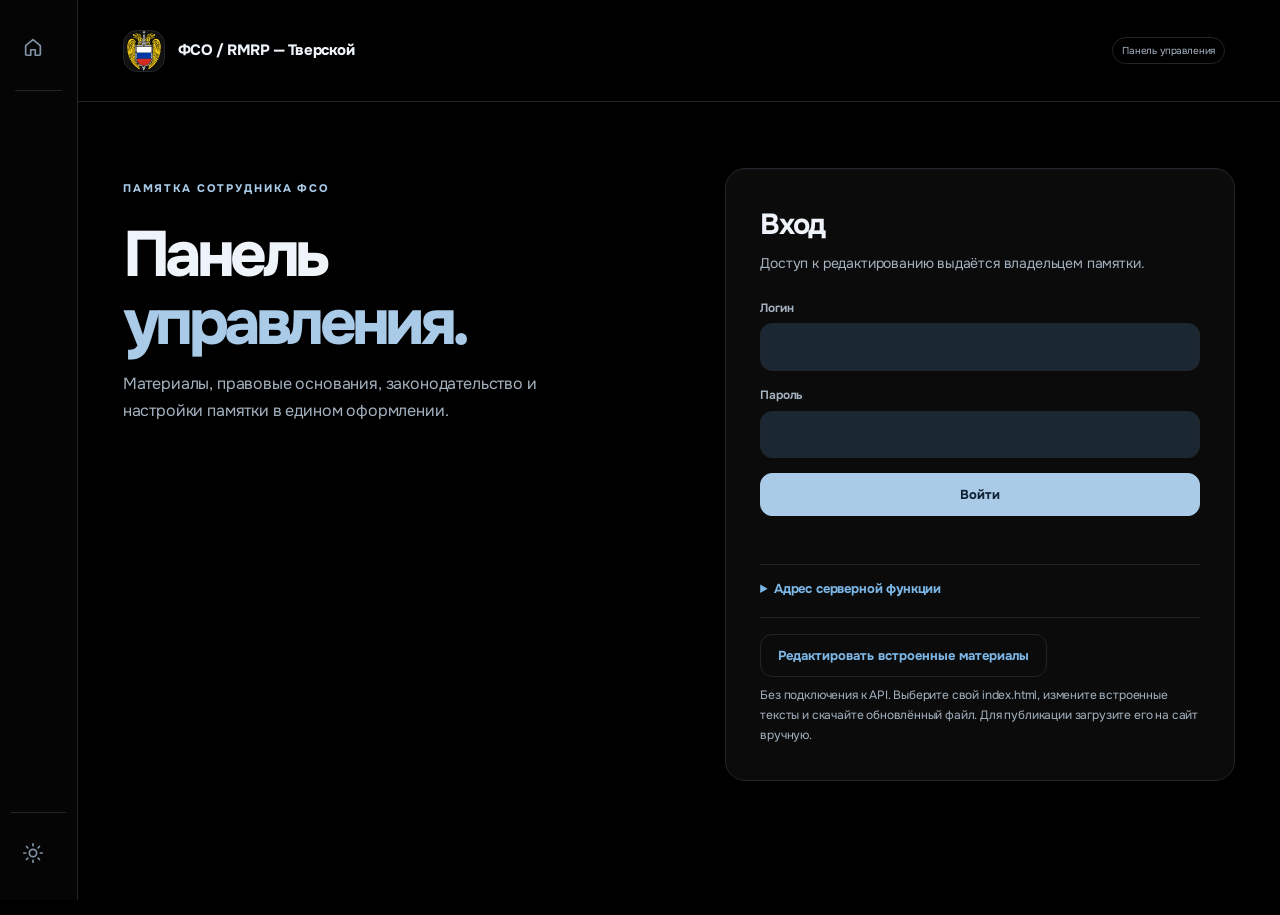
==== commit 93ebb012: "Add files via upload" ====
--- a/admin.html
+++ b/admin.html
@@ -1,65 +1,239 @@
 <!doctype html>
-<html lang="ru" data-theme="dark"><head><meta charset="utf-8"><meta name="viewport" content="width=device-width,initial-scale=1"><meta name="robots" content="noindex,nofollow"><meta name="theme-color" content="#0d1219"><title>Управление памяткой — ФСО RMRP</title>
+<html lang="ru" data-theme="dark"><head>
+<meta charset="utf-8"><meta name="viewport" content="width=device-width,initial-scale=1"><meta name="robots" content="noindex,nofollow"><meta name="theme-color" content="#000000"><title>Админ-панель ФСО / RMRP — Тверской</title>
 <link rel="preconnect" href="https://fonts.googleapis.com"><link rel="stylesheet" href="https://fonts.googleapis.com/css2?family=Onest:wght@400;500;600;700;800&display=swap" media="print" onload="this.media='all'">
 <style>
-:root{color-scheme:dark;--bg:#0d1219;--panel:#151e28;--sub:#1b2936;--line:#2b3d4e;--text:#edf3fa;--muted:#a7b6c6;--accent:#a9cbe8;--accent-text:#132334;--red:#ef8c8c;--green:#99dcb9;--shadow:0 24px 64px #0005}
-html[data-theme="light"]{color-scheme:light;--bg:#eef3f8;--panel:#fff;--sub:#f3f7fa;--line:#cbdae7;--text:#142333;--muted:#5c7285;--accent:#326f9e;--accent-text:white;--red:#ad3737;--green:#256e4a;--shadow:0 15px 32px #263c5020}
-*{box-sizing:border-box}body{margin:0;background:var(--bg);color:var(--text);font:14px/1.5 Onest,system-ui,'Segoe UI',sans-serif;-webkit-font-smoothing:antialiased}a{color:inherit}button,input,textarea,select{font:inherit}button{cursor:pointer;color:inherit}button:disabled{opacity:.45;cursor:not-allowed}input,textarea,select{color:var(--text);background:var(--sub);border:1px solid var(--line);border-radius:12px;padding:12px;width:100%;outline:none}input:focus,textarea:focus,select:focus{border-color:var(--accent)}textarea{min-height:120px;resize:vertical;line-height:1.55}textarea[name="body"]{min-height:280px}button:focus-visible,a:focus-visible{outline:2px solid var(--accent);outline-offset:3px}
-[hidden]{display:none!important}.wrap{max-width:1460px;padding:26px 30px 80px;margin:auto}.top{display:flex;align-items:center;justify-content:space-between;gap:16px;padding:8px 0 26px;border-bottom:1px solid var(--line);margin-bottom:28px}.top-left{display:flex;align-items:center;gap:17px}.back{color:var(--muted);text-decoration:none;border:1px solid var(--line);padding:9px 13px;border-radius:12px}.back:hover{border-color:var(--accent);color:var(--text)}.top h1{font-size:21px;letter-spacing:-.03em;margin:0}.top small{color:var(--muted)}.top-actions{display:flex;align-items:center;gap:9px;flex-wrap:wrap}.btn{border-radius:12px;padding:11px 16px;background:var(--sub);border:1px solid var(--line);font-weight:700;transition:background .2s,border .2s,transform .2s}.btn:hover:not(:disabled){border-color:var(--accent);transform:translateY(-1px)}.primary{background:var(--accent);border-color:var(--accent);color:var(--accent-text)}.danger{color:var(--red);border-color:color-mix(in srgb,var(--red) 45%,var(--line))}.panel{background:var(--panel);border:1px solid var(--line);border-radius:19px;padding:25px}.auth{max-width:470px;margin:9vh auto 0}.auth h2{margin:0 0 5px;font-size:27px;letter-spacing:-.04em}.auth p{color:var(--muted);margin:0 0 20px}.stack{display:grid;gap:15px}.field{display:grid;gap:6px}.field>span{font-size:12px;color:var(--muted);font-weight:650}.status{min-height:24px;color:var(--muted);font-size:13px}.status.error{color:var(--red)}.status.ok{color:var(--green)}.layout{display:grid;grid-template-columns:220px 1fr;gap:22px}.aside{display:flex;flex-direction:column;gap:7px}.tab{border:1px solid transparent;border-radius:12px;padding:13px;text-align:left;background:transparent;color:var(--muted);font-weight:700}.tab:hover{background:var(--sub)}.tab.active{background:var(--sub);border-color:var(--line);color:var(--accent)}.content-head{display:flex;align-items:center;justify-content:space-between;gap:14px;margin:0 0 20px}.content-head h2{font-size:23px;letter-spacing:-.04em;margin:0}.content-head p{margin:2px 0 0;color:var(--muted)}.cols{display:grid;grid-template-columns:minmax(230px,.7fr) minmax(380px,1.3fr);gap:18px}.list{display:flex;flex-direction:column;gap:7px;max-height:68vh;overflow:auto}.item{padding:12px 14px;border-radius:12px;border:1px solid var(--line);background:var(--sub);text-align:left}.item:hover,.item.active{border-color:var(--accent)}.item b{display:block;font-size:13px}.item small{display:block;color:var(--muted);margin-top:4px}.badges{display:flex;gap:7px;flex-wrap:wrap;margin-top:6px}.tag{font-size:11px;color:var(--muted);background:var(--sub);border:1px solid var(--line);border-radius:999px;padding:3px 8px}.form-grid{display:grid;gap:14px}.form-actions{display:flex;gap:8px;justify-content:flex-end;flex-wrap:wrap}.row{display:grid;grid-template-columns:1fr 1fr;gap:14px}.check{display:flex;gap:10px;align-items:center}.check input{width:auto;accent-color:var(--accent)}.muted{color:var(--muted)}.empty{color:var(--muted);font-size:13px;padding:17px;border:1px dashed var(--line);border-radius:12px}.tips{color:var(--muted);line-height:1.7}.tips code{color:var(--accent)}.separator{border:0;border-top:1px solid var(--line);margin:16px 0}.success{color:var(--green)}
-@media(max-width:1020px){.layout{grid-template-columns:1fr}.aside{flex-direction:row;flex-wrap:wrap}.cols{grid-template-columns:1fr}.list{max-height:240px}.wrap{padding:18px}}
-@media(max-width:620px){.top{align-items:flex-start;flex-direction:column}.top-actions{width:100%}.panel{padding:17px}.row{grid-template-columns:1fr}.content-head{flex-wrap:wrap}}
-@media(prefers-reduced-motion:reduce){*{transition:none!important}}
-
-/* Теги в правовом справочнике — выбор нескольких категорий для одного материала. */
-.reference-category-settings{display:grid;gap:9px;padding:16px 17px;border:1px solid var(--line);border-radius:15px;background:var(--sub)}
-.reference-category-settings>strong{font-size:13px}.reference-category-settings>p{margin:0 0 3px;color:var(--muted);font-size:12px}
-.reference-category-options{display:grid;grid-template-columns:repeat(2,minmax(0,1fr));gap:9px 13px}
-.reference-category-options label{display:flex;gap:10px;align-items:center;border:1px solid var(--line);border-radius:11px;padding:10px;cursor:pointer;background:var(--panel)}
-.reference-category-options label:has(input:checked){border-color:var(--accent);background:color-mix(in srgb,var(--accent) 9%,var(--panel))}
-.reference-category-options input{width:17px;height:17px;margin:0;flex:none;accent-color:var(--accent)}
-.reference-category-options span{font-size:12px}
-@media(max-width:580px){.reference-category-options{grid-template-columns:1fr}}
-
-/* Рабочая настройка адреса API без редактирования HTML и без хранения секретов. */
-.api-connection{margin-top:14px;border-top:1px solid var(--line);padding-top:13px}
-.api-connection summary{cursor:pointer;color:var(--accent);font-size:13px;font-weight:700;list-style:revert}
-.api-connection form{padding-top:16px;gap:11px}
-.api-connection-note{font-size:12px!important;line-height:1.6;margin:0!important}
-.api-reset{font-weight:500;font-size:12px;padding:9px 12px}
+:root{
+ color-scheme:dark;--bg:#000;--surface:#0b0b0b;--surface2:#111;--rail-bg:#050505;
+ --line:#20252b;--line-hover:#5b829f;--text:#eef4fa;--muted:#a4b2c0;
+ --faint:#8194a7;--accent:#a9cbe8;--accent-strong:#7cb7e7;--accent-text:#102233;
+ --accent-wash:rgba(99,146,185,.14);--input-bg:rgba(30,45,58,.88);
+ --focus-ring:#8dc5ec;--shadow:0 17px 45px rgba(0,0,0,.25);
+ --green:#99dcb9;--red:#ef8c8c;--ease:cubic-bezier(.16,1,.3,1)
+}
+html[data-theme="light"]{
+ color-scheme:light;--bg:#eef3f8;--surface:#fff;--surface2:#f3f7fb;--rail-bg:#e8f0f7;
+ --line:#cbd9e5;--line-hover:#6f9bbc;--text:#142333;--muted:#526779;
+ --faint:#60778b;--accent:#326f9e;--accent-strong:#216b9e;--accent-text:#fff;
+ --accent-wash:rgba(74,125,169,.12);--input-bg:#fff;--focus-ring:#3478a9;
+ --green:#256e4a;--red:#ad3737;--shadow:0 15px 35px rgba(32,71,105,.10)
+}
+*,*::before,*::after{box-sizing:border-box}
+[hidden]{display:none!important}
+html{min-width:320px}body{min-width:320px;min-height:100vh;margin:0;background:var(--bg);color:var(--text);
+ font:14px/1.55 'Onest','Segoe UI',system-ui,sans-serif;letter-spacing:-.012em;-webkit-font-smoothing:antialiased;
+ transition:background .3s,color .3s}
+a{color:inherit}button,input,select,textarea{font:inherit}button{cursor:pointer;color:inherit}
+button:disabled{opacity:.42;cursor:not-allowed}
+button:focus-visible,a:focus-visible,input:focus-visible,textarea:focus-visible,select:focus-visible{outline:2px solid var(--focus-ring);outline-offset:3px}
+.icon{width:23px;height:23px;flex:none;fill:none;stroke:currentColor;stroke-width:1.85;stroke-linecap:round;stroke-linejoin:round}
+/* Навигация в точности повторяет памятку */
+.rail{position:fixed;z-index:30;inset:0 auto 0 0;width:78px;display:flex;flex-direction:column;gap:10px;padding:20px 11px;
+ background:var(--rail-bg);border-right:1px solid var(--line);overflow:hidden;
+ transition:width .42s var(--ease),background .3s,box-shadow .3s}
+.rail:hover,.rail:focus-within{width:250px;box-shadow:18px 2px 60px rgba(0,0,0,.2)}
+.rail-nav{display:grid;align-content:start;gap:5px}
+.rail-rule{height:1px;background:var(--line);margin:6px 4px}
+.rail-bottom{display:grid;gap:4px;border-top:1px solid var(--line);padding-top:13px;margin-top:auto}
+.tab,.rail-action{display:flex;align-items:center;gap:16px;width:100%;min-height:54px;padding:0 10px;
+ background:transparent;color:var(--faint);border:1px solid transparent;border-radius:15px;
+ text-align:left;text-decoration:none;font-size:13px;font-weight:650;white-space:nowrap;position:relative;transition:color .2s,background .2s}
+.tab>.icon,.rail-action>.icon{width:22px;height:22px;flex:0 0 22px}
+.tab span,.rail-action span{opacity:0;transform:translateX(8px);transition:opacity .2s,transform .28s var(--ease)}
+.rail:hover .tab span,.rail:hover .rail-action span,.rail:focus-within .tab span,.rail:focus-within .rail-action span{opacity:1;transform:none}
+.tab:hover,.rail-action:hover{background:var(--accent-wash);color:var(--text)}
+.tab.active{background:var(--accent-wash);color:var(--accent-strong);border-color:color-mix(in srgb,var(--accent-strong) 30%,var(--line))}
+.tab.active::after{content:'';position:absolute;left:-11px;top:15px;bottom:15px;width:3px;border-radius:0 3px 3px 0;background:var(--accent-strong)}
+.rail-action:hover .icon,.tab:hover .icon{color:var(--accent-strong)}
+.rail-theme .moon,.rail-theme .sun{display:none}
+html[data-theme="dark"] .rail-theme .sun,html[data-theme="light"] .rail-theme .moon{display:block}
+.app{margin-left:78px;min-height:100vh}.container{max-width:1660px;margin:0 auto;padding-left:clamp(26px,3.5vw,58px);padding-right:clamp(26px,3.5vw,58px)}
+.topbar{min-height:102px;display:flex;align-items:center;justify-content:space-between;gap:14px;border-bottom:1px solid var(--line)}
+.brand{display:flex;align-items:center;gap:13px;text-decoration:none;min-width:0}
+.brand-mark{height:42px;width:42px;border:1px solid var(--line);border-radius:14px;background:var(--surface2) url('./assets/logo.png') center/contain no-repeat;display:grid;place-items:center;color:var(--accent)}
+.brand-mark.has-image .icon{display:none}
+.brand-title{font-size:15px;font-weight:750;letter-spacing:-.03em}
+.topmeta{display:flex;align-items:center;gap:10px;min-width:0;color:var(--faint);font-size:12px}
+.topmeta small{border:1px solid var(--line);border-radius:999px;padding:5px 9px;color:var(--muted)}
+.page-head{padding:52px 0 30px;border-bottom:1px solid var(--line);margin-bottom:26px}
+.eyebrow{font-size:11px;text-transform:uppercase;letter-spacing:.17em;font-weight:750;color:var(--accent)}
+.page-head h1{font-size:clamp(43px,5vw,72px);line-height:1.06;letter-spacing:-.071em;font-weight:750;margin:17px 0 12px}
+.page-head h1 strong{font-weight:inherit;color:var(--accent)}
+.page-head p{margin:0;max-width:720px;color:var(--muted);font-size:15px;line-height:1.7}
+.auth-scene{padding:66px 0 85px;display:grid;grid-template-columns:minmax(280px,1fr) minmax(350px,510px);gap:clamp(35px,6vw,100px);align-items:start}
+.auth-scene .page-head{margin:0;padding:12px 0 0;border:0}
+.auth-scene .page-head h1{font-size:clamp(50px,5vw,79px);margin-top:25px}
+.auth-scene .page-head p{font-size:16px;max-width:440px}
+.panel{background:var(--surface);border:1px solid var(--line);border-radius:20px;padding:26px;box-shadow:inset 0 1px 0 rgba(155,195,230,.035)}
+.auth{padding:34px}.auth h2{font-size:29px;letter-spacing:-.055em;margin:0 0 5px}.auth>p{color:var(--muted);margin:0 0 24px}
+.stack,.form-grid{display:grid;gap:15px}.field{display:grid;gap:6px;min-width:0}
+.field>span{color:var(--muted);font-size:12px;font-weight:650}
+input,textarea,select{width:100%;min-width:0;min-height:46px;padding:12px 13px;color:var(--text);border:1px solid var(--line);
+ border-radius:12px;background:var(--input-bg);outline:0;transition:border-color .2s,box-shadow .2s}
+input:focus,textarea:focus,select:focus{border-color:var(--accent-strong);box-shadow:0 0 0 3px var(--accent-wash)}
+input[type="checkbox"]{min-height:0}textarea{resize:vertical;line-height:1.65;min-height:120px}textarea[name="body"]{min-height:285px}
+input::placeholder,textarea::placeholder{color:var(--faint);opacity:.8}
+.btn{display:inline-flex;align-items:center;justify-content:center;gap:7px;padding:10px 17px;min-height:43px;
+ border:1px solid var(--line);border-radius:12px;background:var(--surface2);color:var(--text);
+ font-size:13px;font-weight:700;transition:transform .23s var(--ease),border-color .2s,background .2s}
+.btn:hover:not(:disabled){transform:translateY(-1px);border-color:var(--line-hover)}
+.btn.primary{background:var(--accent);border-color:var(--accent);color:var(--accent-text)}.btn.danger{color:var(--red);border-color:color-mix(in srgb,var(--red) 42%,var(--line))}
+.btn.ghost{background:transparent;color:var(--accent-strong)}
+.status{min-height:24px;font-size:12px;color:var(--muted)}.status.ok,.success{color:var(--green)}.status.error{color:var(--red)}
+.layout{padding-bottom:70px}.tab-view{animation:reveal .35s var(--ease) both}@keyframes reveal{from{opacity:0;transform:translateY(7px)}to{opacity:1;transform:translateY(0)}}
+.content-head{display:flex;align-items:center;justify-content:space-between;gap:15px;flex-wrap:wrap;margin-bottom:20px}
+.content-head h2{font-size:clamp(26px,3vw,36px);letter-spacing:-.052em;line-height:1.2;font-weight:710;margin:0}
+.content-head p{margin:5px 0 0;color:var(--muted);font-size:13px}
+.cols{display:grid;grid-template-columns:minmax(245px,.74fr) minmax(370px,1.26fr);gap:19px;align-items:start}
+.cols>.panel{min-width:0}.cols>.panel:nth-child(2){position:relative}
+.list{display:grid;gap:8px;max-height:calc(100vh - 250px);overflow-y:auto;padding:1px 2px 1px 0;scrollbar-width:thin}
+.item{width:100%;background:var(--surface2);border:1px solid var(--line);border-radius:13px;padding:14px 15px;text-align:left;transition:border-color .2s,transform .2s}
+.item:hover,.item.active{border-color:var(--line-hover);background:var(--accent-wash)}.item:hover{transform:translateX(2px)}
+.item b{display:block;font-size:13px;font-weight:700;line-height:1.35}.item small{display:block;margin-top:5px;font-size:11px;color:var(--muted)}
+.row{display:grid;grid-template-columns:1fr 1fr;gap:14px}.form-actions{display:flex;justify-content:flex-end;align-items:center;flex-wrap:wrap;gap:8px;margin-top:3px}
+.check{display:flex;align-items:center;gap:10px}.check input{width:17px;height:17px;accent-color:var(--accent)}
+.muted{color:var(--muted)}.empty{padding:20px;border:1px dashed var(--line);border-radius:13px;color:var(--muted);font-size:13px}
+.tips{color:var(--muted);line-height:1.75}.tips code,.api-connection summary{color:var(--accent-strong)}.tips p{margin:0 0 17px}
+.separator{border:0;border-top:1px solid var(--line);margin:18px 0}
+.badges{display:flex;gap:7px;flex-wrap:wrap;margin-top:6px}.tag,.pill{font-size:11px;border-radius:999px;border:1px solid var(--line);padding:4px 9px;color:var(--muted)}
+.reference-category-settings{display:grid;gap:10px;padding:16px;border:1px solid var(--line);border-radius:15px;background:var(--surface2)}
+.reference-category-settings strong{font-size:13px}.reference-category-settings p{font-size:12px;color:var(--muted);margin:0}
+.reference-category-options{display:grid;grid-template-columns:repeat(2,minmax(0,1fr));gap:9px}
+.reference-category-options label{display:flex;align-items:center;gap:9px;padding:10px;border:1px solid var(--line);border-radius:11px;background:var(--surface);font-size:12px;cursor:pointer}
+.reference-category-options label:has(input:checked){border-color:var(--accent-strong);background:var(--accent-wash)}
+.reference-category-options input{width:17px;height:17px;min-height:0;margin:0;accent-color:var(--accent)}
+.api-connection{margin-top:18px;border-top:1px solid var(--line);padding-top:14px}.api-connection summary{cursor:pointer;font-weight:700;font-size:13px}
+.api-connection form{padding-top:13px}.api-connection-note{color:var(--muted);font-size:12px!important;line-height:1.65;margin:0!important}
+.api-reset{font-size:12px}.local-mode-switch{margin-top:18px;padding-top:16px;border-top:1px solid var(--line)}
+.local-mode-switch p{font-size:12px;color:var(--muted);line-height:1.65;margin:9px 0 0}
+/* Превью в формате карточки памятки */
+.preview-wrap{border-top:1px solid var(--line);padding-top:20px;display:grid;gap:12px}
+.preview-heading{color:var(--accent);font-size:11px;letter-spacing:.13em;text-transform:uppercase;font-weight:750}
+.preview-card{background:var(--surface2);border:1px solid var(--line);border-radius:18px;padding:19px;overflow-wrap:anywhere}
+.preview-title{font-size:19px;letter-spacing:-.04em;line-height:1.35;margin:0 0 10px}.preview-description{font-size:13px;line-height:1.7;color:var(--muted);white-space:pre-wrap;margin:0 0 13px}
+.preview-cite{width:fit-content;max-width:100%;display:block;font-size:11px;line-height:1.55;color:var(--accent);border:1px solid var(--line-hover);padding:8px 11px;border-radius:10px}
+.preview-quote{margin:15px 0 0;padding-top:14px;border-top:1px solid var(--line);font-size:13px;line-height:1.75;white-space:pre-wrap}
+.preview-note{font-size:12px;color:var(--muted);line-height:1.6}
+.preview-step{padding:14px 0;border-top:1px solid var(--line);display:grid;gap:5px}.preview-step b{font-size:13px}.preview-step p{white-space:pre-wrap;line-height:1.6;font-size:12px;color:var(--muted);margin:0}
+.site-warning{border:1px solid var(--line);border-radius:16px;background:var(--surface);padding:17px 20px;margin-bottom:20px;display:flex;align-items:flex-start;gap:13px}
+.site-warning>.icon{color:var(--accent);width:21px;height:21px;flex:none;margin-top:1px}.site-warning b{font-size:13px}.site-warning p{margin:4px 0 0;color:var(--muted);font-size:12px;line-height:1.6}
+/* Локальное редактирование встроенных JSON-данных index.html */
+.embedded-toolbar{display:flex;align-items:end;gap:12px;flex-wrap:wrap;margin-bottom:19px}
+.embedded-toolbar .field{flex:1;min-width:210px}.embedded-toolbar input[type="file"]{padding:10px;min-height:43px}
+.embedded-tabs{display:flex;flex-wrap:wrap;gap:7px;margin-bottom:16px}
+.embedded-filter{padding:8px 11px;border-radius:10px;border:1px solid var(--line);background:transparent;font-size:12px;color:var(--muted)}
+.embedded-filter.active{background:var(--accent-wash);border-color:var(--line-hover);color:var(--accent-strong)}
+.embedded-editor-notice{color:var(--muted);font-size:12px;line-height:1.6}
+.field-hint{display:block;color:var(--faint);font-size:11px;line-height:1.6;margin-top:3px}
+.static-badge{color:var(--accent-strong)}
+#embedded-index-status{max-width:850px}#embedded-export{min-width:200px}
+#global-status{padding-bottom:25px}
+@media(max-width:1100px){.auth-scene{grid-template-columns:1fr}.auth-scene .page-head{max-width:630px}.auth{max-width:640px}.cols{grid-template-columns:minmax(210px,.75fr) minmax(330px,1.25fr)} }
+@media(max-width:850px){.cols{grid-template-columns:1fr}.list{max-height:270px}.page-head{padding-top:35px}.panel{padding:20px}}
+@media(max-width:720px){
+ .app{margin-left:0;padding-bottom:84px}.container{padding-left:19px;padding-right:19px}
+ .topbar{min-height:81px}.topmeta small{display:none}.brand-title{font-size:13px}.brand-mark{width:35px;height:35px}
+ .rail,.rail:hover,.rail:focus-within{inset:auto 0 0 0;width:100%;height:78px;flex-direction:row;align-items:center;gap:0;
+  overflow:visible;padding:6px 5px calc(6px + env(safe-area-inset-bottom,0px));border:0;border-top:1px solid var(--line);border-radius:17px 17px 0 0;
+  box-shadow:0 -8px 28px rgba(0,0,0,.12);background:var(--rail-bg)}
+ .rail-nav{display:flex;flex-direction:row;align-items:center;min-width:0;overflow-x:auto;scrollbar-width:none;gap:2px;flex:1}
+ .rail-nav::-webkit-scrollbar{display:none}.rail-rule{display:none}
+ .tab,.rail-action{flex-direction:column;align-items:center;justify-content:center;gap:3px;min-width:65px;width:65px;height:58px;min-height:58px;padding:6px 2px 4px;border-radius:12px}
+ .tab span,.rail-action span,.rail:hover .tab span,.rail:hover .rail-action span,.rail:focus-within .tab span,.rail:focus-within .rail-action span{opacity:1;transform:none;font-size:9px;line-height:1.1;text-align:center;white-space:normal}
+ .tab>.icon,.rail-action>.icon{width:19px;height:19px;flex:0 0 19px}
+ .tab.active::after{top:auto;bottom:-3px;left:15px;right:15px;width:auto;height:3px;border-radius:4px}
+ .rail-bottom{display:flex;gap:0;padding:0 0 0 4px;margin:0;border:0;border-left:1px solid var(--line)}
+ .rail-bottom .rail-action{width:48px;min-width:48px}.rail-bottom .rail-action span{display:none}
+ .auth-scene{padding-top:36px;gap:28px}.auth-scene .page-head h1{font-size:clamp(43px,11vw,65px)}
+ .auth{padding:23px}.page-head h1{font-size:46px}.row{grid-template-columns:1fr}
+}
+@media(max-width:520px){.reference-category-options{grid-template-columns:1fr}.form-actions .btn{flex:1}.embedded-toolbar .field{flex-basis:100%}.content-head{align-items:flex-start}}
+@media(prefers-reduced-motion:reduce){*,*::before,*::after{animation:none!important;transition:none!important}}
 </style></head><body>
-<div class="wrap">
-<header class="top"><div class="top-left"><a class="back" href="./index.html">← Памятка</a><div><h1>Админ-панель</h1><small>ФСО / RMRP — Тверской</small></div></div><div class="top-actions"><span class="muted" id="current-user"></span><button class="btn" type="button" id="theme-btn">Тема</button><button class="btn" type="button" id="logout-btn" hidden>Выйти</button></div></header>
-<section class="panel auth" id="auth-view"><h2>Вход</h2><p>Доступ к редактированию выдаётся владельцем памятки.</p><form id="login-form" class="stack"><label class="field"><span>Логин</span><input name="username" autocomplete="username" required minlength="3"></label><label class="field"><span>Пароль</span><input name="password" type="password" autocomplete="current-password" required></label><button class="btn primary" type="submit">Войти</button></form><p id="auth-status" class="status" role="status"></p><details id="api-url-details" class="api-connection"><summary>Адрес серверной функции</summary><form id="api-url-form" class="stack"><label class="field"><span>URL Yandex Cloud Function</span><input id="api-url-input" name="endpoint" type="url" autocomplete="url" placeholder="https://functions.yandexcloud.net/ID" required></label><button class="btn" type="submit">Сохранить адрес</button><div class="status" id="api-url-status" role="status"></div><button class="btn api-reset" id="api-url-reset" type="button">Использовать адрес из config.js</button><p class="api-connection-note">Адрес хранится в этом браузере. Для всех посетителей сайта он по-прежнему должен быть указан в <code>config.js</code> на GitHub. Пароль здесь вводить не нужно.</p></form></details></section>
-<div class="layout" id="workspace" hidden><nav class="aside" aria-label="Разделы управления"><button class="tab active" data-tab="materials">Материалы</button><button class="tab" data-tab="sections">Разделы</button><button class="tab" data-tab="import">Импорт законов</button><button class="tab" data-tab="reference-import">Импорт оснований</button><button class="tab" data-tab="users">Пользователи</button><button class="tab" data-tab="info">Инструкция</button></nav><main>
-<section class="tab-view" id="materials-view"><div class="content-head"><div><h2>Материалы</h2><p>Черновики и опубликованные записи</p></div><button class="btn" id="new-material">+ Новый материал</button></div>
-<div class="cols"><div class="panel"><label class="field"><span>Поиск</span><input id="materials-filter" placeholder="Название или раздел"></label><div class="list" id="materials-list" style="margin-top:13px"></div></div><div class="panel"><form id="material-form" class="form-grid"><input type="hidden" name="id"><label class="field"><span>Название</span><input name="title" maxlength="180" required placeholder="Например: Проверка документов"></label><div class="row"><label class="field"><span>Раздел</span><select name="sectionId" id="material-section" required></select></label><label class="field"><span>Статус</span><select name="status" id="material-status"><option value="draft">Черновик</option><option value="published">Опубликовано</option></select></label></div><div class="reference-category-settings" id="reference-category-settings" hidden><strong>Подразделы правового справочника</strong><p>Можно выбрать несколько. Карточка останется одной, а появится во всех выбранных подразделах.</p><div class="reference-category-options" id="reference-category-options"></div></div><label class="field"><span>Краткое описание</span><textarea name="summary" maxlength="800" rows="2" style="min-height:72px"></textarea></label><label class="field"><span>Содержание</span><textarea name="body" maxlength="600000" required placeholder="Текст ситуации или статьи..."></textarea></label><label class="field"><span>Ссылка на источник (необязательно)</span><input name="sourceUrl" type="url" maxlength="1000" placeholder="https://forum.rmrp.ru/..."></label><div class="form-actions"><button class="btn danger" id="delete-material" type="button" disabled>Удалить</button><button class="btn primary" type="submit">Сохранить</button></div><div class="status" id="material-status-msg" role="status"></div></form></div></div></section>
-<section class="tab-view" id="import-view" hidden>
- <div class="content-head"><div><h2>Импорт законов</h2><p>Загрузка текстов из файла, полученного с форума RMRP</p></div></div>
- <div class="panel form-grid"><p class="muted">Выберите JSON, который создала программа <code>tools/import_forum.py</code>. Документы сохраняются как черновики; проверка и публикация выполняются отдельно.</p>
- <label class="field"><span>Файл JSON</span><input type="file" id="import-file" accept=".json,application/json"></label>
- <label class="check"><input id="import-update" type="checkbox"><span>Обновлять ранее загруженные черновики</span></label>
- <label class="check"><input id="import-replace-published" type="checkbox"><span>Заменить опубликованные документы новым текстом (только владелец, после проверки)</span></label>
- <div class="form-actions" style="justify-content:flex-start"><button id="import-start" class="btn primary" type="button">Импортировать черновики</button></div><label class="check"><input id="publish-confirm" type="checkbox"><span>Я сверил тексты с форумом и подтверждаю публикацию</span></label><div><button id="publish-start" class="btn" type="button">Опубликовать проверенные документы</button></div><p class="status" id="import-status" aria-live="polite"></p><div class="list" id="import-log"></div>
+<svg xmlns="http://www.w3.org/2000/svg" aria-hidden="true" style="position:absolute;width:0;height:0;overflow:hidden">
+ <symbol id="i-home" viewBox="0 0 24 24"><path d="M4 10.5 12 4l8 6.5V20a1 1 0 0 1-1 1h-4.5v-6h-5V21H5a1 1 0 0 1-1-1v-9.5Z"/></symbol>
+ <symbol id="i-scale" viewBox="0 0 24 24"><path d="M12 3v18M3 7h18M5 7l-3 7a5 5 0 0 0 6 0L5 7Zm14 0-3 7a5 5 0 0 0 6 0l-3-7ZM7 21h10"/></symbol>
+ <symbol id="i-book" viewBox="0 0 24 24"><path d="M4 5.5A2.5 2.5 0 0 1 6.5 3H20v16.5a1.5 1.5 0 0 1-1.5 1.5H6.5A2.5 2.5 0 0 1 4 18.5v-13Z"/><path d="M8 7h8M8 11h8M8 15h5M6.5 3v18"/></symbol>
+ <symbol id="i-message" viewBox="0 0 24 24"><path d="M5 6.5A2.5 2.5 0 0 1 7.5 4h9A2.5 2.5 0 0 1 19 6.5v7A2.5 2.5 0 0 1 16.5 16H10l-4 4v-4.5A2.5 2.5 0 0 1 5 13V6.5Z"/><path d="M8 8.5h8M8 11.5h6"/></symbol>
+ <symbol id="i-file" viewBox="0 0 24 24"><path d="M7 3.5h7l4 4V20a1 1 0 0 1-1 1H7a2 2 0 0 1-2-2V5.5a2 2 0 0 1 2-2Z"/><path d="M14 3.5V8h4.5M8 12h8M8 16h8"/></symbol>
+ <symbol id="i-list" viewBox="0 0 24 24"><path d="M9 4h6"/><rect x="5" y="3" width="14" height="18" rx="2"/><path d="M8 9h8M8 13h8M8 17h6"/></symbol>
+ <symbol id="i-search" viewBox="0 0 24 24"><circle cx="11" cy="11" r="7"/><path d="m20 20-4-4"/></symbol>
+ <symbol id="i-shield" viewBox="0 0 24 24"><path d="M12 22s8-3.6 8-10V5l-8-3-8 3v7c0 6.4 8 10 8 10Z"/><path d="m9 12 2 2 4-4"/></symbol>
+ <symbol id="i-pin" viewBox="0 0 24 24"><path d="M20 10c0 5-8 12-8 12S4 15 4 10a8 8 0 1 1 16 0Z"/><circle cx="12" cy="10" r="2.5"/></symbol>
+ <symbol id="i-users" viewBox="0 0 24 24"><path d="M16 21v-2a4 4 0 0 0-4-4H6a4 4 0 0 0-4 4v2"/><circle cx="9" cy="7" r="4"/><path d="M22 21v-2a4 4 0 0 0-3-3.87M16 3.13a4 4 0 0 1 0 7.75"/></symbol>
+ <symbol id="i-arrow" viewBox="0 0 24 24"><path d="M7 17 17 7M8 7h9v9"/></symbol>
+ <symbol id="i-sun" viewBox="0 0 24 24"><circle cx="12" cy="12" r="4"/><path d="M12 2v2m0 16v2M4.93 4.93l1.42 1.42m11.3 11.3 1.42 1.42M2 12h2m16 0h2M4.93 19.07l1.42-1.42m11.3-11.3 1.42-1.42"/></symbol>
+ <symbol id="i-moon" viewBox="0 0 24 24"><path d="M20.9 13a9 9 0 0 1-9.9-9.9A9 9 0 1 0 20.9 13Z"/></symbol>
+ <symbol id="i-panel" viewBox="0 0 24 24"><rect x="3" y="3" width="18" height="18" rx="2"/><path d="M15 3v18M7 12h4m-2-2 2 2-2 2"/></symbol>
+ <symbol id="i-chevron" viewBox="0 0 24 24"><path d="m15 18-6-6 6-6"/></symbol>
+</svg>
+<aside class="rail" id="rail" aria-label="Навигация по админ-панели">
+ <a class="rail-action" href="./index.html" title="Открыть памятку"><svg class="icon"><use href="#i-home"/></svg><span>Памятка</span></a>
+ <div class="rail-rule"></div>
+ <nav class="rail-nav" id="admin-nav" aria-label="Управление" hidden>
+  <button type="button" class="tab active" data-tab="materials" title="Материалы"><svg class="icon"><use href="#i-file"/></svg><span>Материалы</span></button>
+  <button type="button" class="tab" data-tab="sections" title="Разделы"><svg class="icon"><use href="#i-list"/></svg><span>Разделы</span></button>
+  <button type="button" class="tab" data-tab="users" title="Пользователи"><svg class="icon"><use href="#i-users"/></svg><span>Пользователи</span></button>
+  <button type="button" class="tab" data-tab="embedded" title="Встроенное содержимое"><svg class="icon"><use href="#i-book"/></svg><span>Встроенное</span></button>
+  <button type="button" class="tab" data-tab="info" title="Инструкция"><svg class="icon"><use href="#i-message"/></svg><span>Инструкция</span></button>
+ </nav>
+ <div class="rail-bottom"><button class="rail-action rail-theme" type="button" id="theme-btn" title="Сменить тему" aria-label="Сменить тему"><svg class="icon sun"><use href="#i-sun"/></svg><svg class="icon moon"><use href="#i-moon"/></svg><span>Тема</span></button>
+ <button class="rail-action" type="button" id="logout-btn" title="Выйти" hidden><svg class="icon"><use href="#i-chevron"/></svg><span>Выйти</span></button></div>
+</aside>
+<div class="app"><header class="container topbar"><a class="brand" href="./index.html"><span class="brand-mark"><svg class="icon"><use href="#i-shield"/></svg></span><span class="brand-title">ФСО / RMRP — Тверской</span></a><div class="topmeta"><small>Панель управления</small><span id="current-user"></span></div></header>
+<main class="container">
+ <div class="auth-scene" id="auth-scene"><div class="page-head"><div class="eyebrow">Памятка сотрудника ФСО</div><h1>Панель<br><strong>управления.</strong></h1><p>Материалы, правовые основания, законодательство и настройки памятки в едином оформлении.</p></div>
+  <div><section class="panel auth" id="auth-view"><h2>Вход</h2><p>Доступ к редактированию выдаётся владельцем памятки.</p><form class="stack" id="login-form"><label class="field"><span>Логин</span><input autocomplete="username" minlength="3" name="username" required=""/></label><label class="field"><span>Пароль</span><input autocomplete="current-password" name="password" required="" type="password"/></label><button class="btn primary" type="submit">Войти</button></form><p class="status" id="auth-status" role="status"></p><details class="api-connection" id="api-url-details"><summary>Адрес серверной функции</summary><form class="stack" id="api-url-form"><label class="field"><span>URL Yandex Cloud Function</span><input autocomplete="url" id="api-url-input" name="endpoint" placeholder="https://functions.yandexcloud.net/ID" required="" type="url"/></label><button class="btn" type="submit">Сохранить адрес</button><div class="status" id="api-url-status" role="status"></div><button class="btn api-reset" id="api-url-reset" type="button">Использовать адрес из config.js</button><p class="api-connection-note">Адрес хранится в этом браузере. Для всех посетителей сайта он по-прежнему должен быть указан в <code>config.js</code> на GitHub. Пароль здесь вводить не нужно.</p></form></details><div class="local-mode-switch"><button class="btn ghost" type="button" id="local-open-mode">Редактировать встроенные материалы</button><p>Без подключения к API. Выберите свой index.html, измените встроенные тексты и скачайте обновлённый файл. Для публикации загрузите его на сайт вручную.</p></div></section></div>
+ </div>
+ <div class="page-head" id="dashboard-head" hidden><div class="eyebrow">Памятка сотрудника ФСО</div><h1>Панель <strong>управления.</strong></h1><p id="dashboard-subtitle">Публикации, разделы и учётные записи</p></div>
+ <div class="layout" id="workspace" hidden><main class="workspace-main">
+ <section class="tab-view" id="materials-view"><div class="content-head"><div><h2>Материалы</h2><p>Черновики и опубликованные записи</p></div><button class="btn" id="new-material">+ Новый материал</button></div>
+<div class="site-warning"><svg class="icon"><use href="#i-file"/></svg><div><b>Материалы из серверной базы</b><p>Здесь управляются записи API. Встроенные в index.html правовые карточки и полные тексты законов редактируются отдельно, во вкладке «Встроенное содержимое».</p></div></div><div class="cols"><div class="panel"><label class="field"><span>Поиск</span><input id="materials-filter" placeholder="Название или раздел"/></label><div class="list" id="materials-list" style="margin-top:13px"></div></div><div class="panel"><form class="form-grid" id="material-form"><input name="id" type="hidden"/><label class="field"><span>Название</span><input maxlength="180" name="title" placeholder="Например: Проверка документов" required=""/></label><div class="row"><label class="field"><span>Раздел</span><select id="material-section" name="sectionId" required=""></select></label><label class="field"><span>Статус</span><select id="material-status" name="status"><option value="draft">Черновик</option><option value="published">Опубликовано</option></select></label></div><div class="reference-category-settings" hidden="" id="reference-category-settings"><strong>Подразделы правового справочника</strong><p>Можно выбрать несколько. Карточка останется одной, а появится во всех выбранных подразделах.</p><div class="reference-category-options" id="reference-category-options"></div></div><label class="field" hidden="" id="reference-citation-field"><span>Закон и пункт (на обложке)</span><input id="reference-citation-input" maxlength="250" placeholder="ФЗ о ФСО · ст. 10 · ч. 1 · п. 2"/></label><label class="field"><span>Краткое описание</span><textarea maxlength="800" name="summary" rows="2" style="min-height:72px"></textarea></label><label class="field"><span id="material-body-label">Содержание</span><textarea maxlength="600000" name="body" placeholder="Текст ситуации или статьи..." required=""></textarea><small class="muted" hidden="" id="reference-edit-hint">Для справочника здесь должен быть дословный текст пункта закона, а не пояснение. На сайте он будет показан при открытии карточки.</small></label><label class="field"><span>Ссылка на источник (необязательно)</span><input maxlength="1000" name="sourceUrl" placeholder="https://forum.rmrp.ru/..." type="url"/></label><div class="preview-wrap"><div class="preview-heading">Так материал будет выглядеть в памятке</div><div class="preview-card" id="material-preview"><div class="preview-note">Введите название и описание для предварительного просмотра.</div></div></div><div class="form-actions"><button class="btn danger" disabled="" id="delete-material" type="button">Удалить</button><button class="btn primary" type="submit">Сохранить</button></div><div class="status" id="material-status-msg" role="status"></div></form></div></div></section>
+ <section class="tab-view" hidden="" id="sections-view"><div class="content-head"><div><h2>Разделы</h2><p>Названия, порядок и отображение в памятке</p></div><button class="btn" id="new-section">+ Новый раздел</button></div><div class="cols"><div class="panel"><div class="list" id="sections-list"></div></div><div class="panel"><form class="form-grid" id="section-form"><input name="id" type="hidden"/><label class="field"><span>Название раздела</span><input maxlength="100" name="title" required=""/></label><label class="field"><span>Описание</span><textarea maxlength="300" name="description" rows="3" style="min-height:80px"></textarea></label><label class="field"><span>Порядок в меню</span><input max="1000" min="0" name="order" type="number" value="10"/></label><label class="check"><input checked="" name="visible" type="checkbox"/><span>Отображать на сайте</span></label><div class="form-actions"><button class="btn danger" disabled="" id="delete-section" type="button">Удалить</button><button class="btn primary" type="submit">Сохранить раздел</button></div><div class="status" id="section-status-msg" role="status"></div></form></div></div></section>
+ <section class="tab-view" hidden="" id="users-view"><div class="content-head"><div><h2>Пользователи</h2><p>Логины, роли, пароли и доступ</p></div></div><div class="cols"><div class="panel"><div class="list" id="users-list"></div></div><div class="panel"><h3 id="user-form-title">Создать учётную запись</h3><form class="form-grid" id="user-form"><label class="field"><span>Логин (латиницей)</span><input maxlength="32" name="username" pattern="[a-zA-Z0-9_.-]{3,32}" required=""/></label><label class="field"><span>Пароль</span><input autocomplete="new-password" maxlength="128" minlength="12" name="password" placeholder="Не менее 12 символов" type="password"/></label><label class="field"><span>Роль</span><select name="role"><option value="editor">Редактор (только черновики)</option><option value="owner">Владелец (полные права)</option></select></label><label class="check" hidden="" id="disabled-row"><input name="disabled" type="checkbox"/><span>Заблокировать доступ</span></label><div class="form-actions"><button class="btn" id="new-user" type="button">Создать другого</button><button class="btn primary" type="submit">Сохранить пользователя</button></div><div class="status" id="user-status-msg" role="status"></div></form></div></div></section>
+ 
+<section class="tab-view" id="embedded-view" hidden>
+ <div class="content-head"><div><h2>Встроенное содержимое</h2><p>Изменение материалов, которые хранятся внутри index.html</p></div><button class="btn primary" id="embedded-export" type="button" disabled>Скачать новый index.html</button></div>
+ <div class="site-warning"><svg class="icon"><use href="#i-file"/></svg><div><b>Локальный режим</b><p>Изменения не отправляются на сервер. После скачивания замените index.html в своём проекте. Исходный файл остаётся нетронутым. Это отдельный способ управления встроенными материалами, не связанный с аккаунтами API.</p></div></div>
+ <div class="embedded-toolbar">
+   <label class="field"><span>Файл памятки</span><input id="embedded-file" type="file" accept=".html,text/html"><small class="field-hint">Выберите актуальный index.html. При открытии сайта по HTTPS файл также можно загрузить автоматически.</small></label>
+   <button type="button" class="btn" id="embedded-load-online">Загрузить index.html с сайта</button>
+ </div>
+ <div class="status" id="embedded-index-status" role="status">Файл ещё не открыт.</div>
+ <div class="embedded-tabs" role="group" aria-label="Фильтр встроенных материалов">
+   <button type="button" class="embedded-filter active" data-kind="refs">Правовой справочник</button>
+   <button type="button" class="embedded-filter" data-kind="extra">Ситуации и понятия</button>
+   <button type="button" class="embedded-filter" data-kind="laws">Законодательство</button>
+ </div>
+ <div class="cols">
+  <div class="panel"><label class="field"><span>Поиск по встроенным записям</span><input id="embedded-search" type="search" placeholder="Название или статья"></label><div class="list" id="embedded-list" style="margin-top:13px"><div class="empty">Сначала откройте файл памятки.</div></div></div>
+  <div class="panel">
+   <form class="form-grid" id="embedded-form" hidden>
+     <label class="field"><span>Название</span><input name="title" required maxlength="300"></label>
+     <label class="field" id="embedded-section-label"><span>Раздел</span><select name="sectionId"><option value="situations">Ситуации</option><option value="concepts">Понятия</option><option value="detention">Порядок задержания</option><option value="reference">Правовой справочник</option></select></label>
+     <label class="field" id="embedded-summary-label"><span>Краткое описание</span><textarea name="summary" rows="2" style="min-height:90px"></textarea></label>
+     <label class="field" id="embedded-citation-label" hidden><span>Правовое основание (на карточке)</span><input name="citation" maxlength="500"></label>
+     <label class="field" id="embedded-fullcitation-label" hidden><span>Полные реквизиты (при открытии карточки)</span><input name="fullCitation" maxlength="800"></label>
+     <div class="reference-category-settings" id="embedded-categories-wrap" hidden><strong>Категории справочника</strong><p>Карточка может находиться одновременно в нескольких категориях.</p><div class="reference-category-options" id="embedded-categories"></div></div>
+     <label class="field" id="embedded-law-category-label" hidden><span>Тип законодательства</span><select name="lawCategory"><option value="code">Кодекс</option><option value="fkz">ФКЗ</option><option value="federal">ФЗ</option><option value="charter">Устав</option><option value="order">Приказ</option></select></label>
+     <label class="field"><span id="embedded-body-label">Текст материала</span><textarea name="body" style="min-height:350px" required></textarea><small id="embedded-body-help" class="field-hint"></small></label>
+     <label class="field" id="embedded-steps-label" hidden><span>Сценарий по шагам (JSON)</span><textarea name="steps" spellcheck="false" style="min-height:180px" placeholder='[{"title":"Этап","action":"Действие","explain":"Основание и смысл","norms":[]}]'></textarea><small class="field-hint">Если сценарий уже содержит шаги, сохраняйте их в формате JSON. Поле может быть пустым.</small></label>
+     <label class="field" id="embedded-url-label"><span>Источник</span><input name="sourceUrl" type="url" placeholder="https://forum.rmrp.ru/..."></label>
+     <div class="preview-wrap"><div class="preview-heading">Предпросмотр содержимого</div><div id="embedded-preview" class="preview-card"><p class="preview-note">Выберите материал.</p></div></div>
+     <div class="form-actions"><button class="btn primary" type="submit">Применить правки к файлу</button></div>
+     <div id="embedded-save-status" class="status" role="status"></div>
+   </form>
+   <div class="empty" id="embedded-editor-empty">Выберите материал из списка слева.</div>
+  </div>
  </div>
 </section>
-<section class="tab-view" id="reference-import-view" hidden>
- <div class="content-head"><div><h2>Импорт правовых оснований</h2><p>Карточки ФСО и охраняемых территорий</p></div></div>
- <div class="panel form-grid">
-  <p class="muted">Импорт принимает JSON с массивом <code>items</code>, сохраняет карточки как <b>черновики</b>, не перезаписывает существующие карточки и не меняет законодательство.</p>
-  <label class="field"><span>Файл с карточками JSON</span><input type="file" id="ref-import-file" accept=".json,application/json"></label>
-  <div class="form-actions" style="justify-content:flex-start"><button class="btn primary" id="ref-import-start" type="button">Добавить карточки как черновики</button></div>
-  <hr class="separator">
-  <label class="check"><input id="ref-publish-confirm" type="checkbox"><span>Я проверил тексты и основания карточек по актуальной редакции форума.</span></label>
-  <div class="form-actions" style="justify-content:flex-start"><button class="btn" id="ref-publish-start" type="button">Опубликовать проверенные карточки из набора</button></div>
-  <p class="status" id="ref-import-status" role="status" aria-live="polite"></p><div class="list" id="ref-import-log"></div>
- </div>
-</section>
-<section class="tab-view" id="sections-view" hidden><div class="content-head"><div><h2>Разделы</h2><p>Названия, порядок и отображение в памятке</p></div><button class="btn" id="new-section">+ Новый раздел</button></div><div class="cols"><div class="panel"><div class="list" id="sections-list"></div></div><div class="panel"><form id="section-form" class="form-grid"><input type="hidden" name="id"><label class="field"><span>Название раздела</span><input name="title" required maxlength="100"></label><label class="field"><span>Описание</span><textarea name="description" maxlength="300" rows="3" style="min-height:80px"></textarea></label><label class="field"><span>Порядок в меню</span><input name="order" type="number" min="0" max="1000" value="10"></label><label class="check"><input name="visible" type="checkbox" checked><span>Отображать на сайте</span></label><div class="form-actions"><button class="btn danger" type="button" id="delete-section" disabled>Удалить</button><button class="btn primary" type="submit">Сохранить раздел</button></div><div class="status" id="section-status-msg" role="status"></div></form></div></div></section>
-<section class="tab-view" id="users-view" hidden><div class="content-head"><div><h2>Пользователи</h2><p>Логины, роли, пароли и доступ</p></div></div><div class="cols"><div class="panel"><div class="list" id="users-list"></div></div><div class="panel"><h3 id="user-form-title">Создать учётную запись</h3><form class="form-grid" id="user-form"><label class="field"><span>Логин (латиницей)</span><input name="username" required pattern="[a-zA-Z0-9_.-]{3,32}" maxlength="32"></label><label class="field"><span>Пароль</span><input name="password" type="password" minlength="12" maxlength="128" autocomplete="new-password" placeholder="Не менее 12 символов"></label><label class="field"><span>Роль</span><select name="role"><option value="editor">Редактор (только черновики)</option><option value="owner">Владелец (полные права)</option></select></label><label class="check" id="disabled-row" hidden><input name="disabled" type="checkbox"><span>Заблокировать доступ</span></label><div class="form-actions"><button class="btn" type="button" id="new-user">Создать другого</button><button class="btn primary" type="submit">Сохранить пользователя</button></div><div class="status" id="user-status-msg" role="status"></div></form></div></div></section>
-<section class="tab-view" id="info-view" hidden><div class="content-head"><div><h2>О работе админ-панели</h2></div></div><div class="panel tips"><p>Сначала создайте материал, выберите раздел, впишите текст и сохраните как <b>черновик</b>. Материал появится на сайте только со статусом <b>«Опубликовано»</b>.</p><p>Редакторы могут создавать, менять и удалять только черновики. Владельцы управляют публикациями, разделами и пользователями.</p><p>Созданный пользователь входит на странице <code>admin.html</code>. Пароль задаётся при создании, хранится в Object Storage в виде стойкого хеша и не отображается после сохранения.</p><p>Смена пароля и блокировка учётной записи доступны владельцу в разделе «Пользователи». После изменения доступ со старым токеном отзывается.</p><p>До настройки <code>config.js</code> и отдельной функции в Yandex Cloud вход работать не будет.</p></div></section>
-</main></div><p id="global-status" class="status" aria-live="polite"></p>
-</div>
-<script src="./reference-categories.js"></script><script src="./config.js"></script><script>
+
+ <section class="tab-view" hidden="" id="info-view"><div class="content-head"><div><h2>О работе админ-панели</h2></div></div><div class="panel tips"><p>Для правового справочника выберите раздел, укажите краткое описание (обложка), реквизиты статьи и дословный текст (открываемое окно). Сначала сохраните как <b>черновик</b>. Материал появится на сайте только со статусом <b>«Опубликовано»</b>.</p><p>Редакторы могут создавать, менять и удалять только черновики. Владельцы управляют публикациями, разделами и пользователями.</p><p>Созданный пользователь входит на странице <code>admin.html</code>. Пароль задаётся при создании, хранится в Object Storage в виде стойкого хеша и не отображается после сохранения.</p><p>Смена пароля и блокировка учётной записи доступны владельцу в разделе «Пользователи». После изменения доступ со старым токеном отзывается.</p><p>До настройки <code>config.js</code> и отдельной функции в Yandex Cloud вход работать не будет.</p></div></section>
+ </main></div>
+ <p id="global-status" class="status" aria-live="polite"></p>
+</main></div>
+<script src="./reference-categories.js"></script><script src="./config.js"></script>
+<script>
 'use strict';
 const $=id=>document.getElementById(id);
 const apiStorageKey='fso-rmrp-api-url';
@@ -101,9 +275,14 @@
 
 let token='',user=null,items=[],sections=[],users=[],selectedUser='';
 const tkey='fso-rmrp-theme',tokenKey='fso-rmrp-session';
-const referenceCategories=Array.isArray(window.FSO_REFERENCE_CATEGORIES)?window.FSO_REFERENCE_CATEGORIES:[];
+const referenceCategories=Array.isArray(window.FSO_REFERENCE_CATEGORIES)&&window.FSO_REFERENCE_CATEGORIES.length?window.FSO_REFERENCE_CATEGORIES:[{id:'territories',title:'Территории и объекты'},{id:'procedure',title:'Проц. действия'},{id:'escort',title:'Сопровождение'},{id:'criminal',title:'Статьи УК и КоАП'}];
 function updateReferenceCategoryVisibility(){
- $('reference-category-settings').hidden=$('material-section').value!=='reference';
+ const reference=$('material-section').value==='reference';
+ $('reference-category-settings').hidden=!reference;
+ $('reference-citation-field').hidden=!reference;
+ $('reference-edit-hint').hidden=!reference;
+ $('material-body-label').textContent=reference?'Дословный текст нормы':'Содержание';
+ $('material-form').elements.body.placeholder=reference?'Вставьте точный пункт закона, например: 2) осуществлять проверку документов...':'Текст ситуации или статьи...';
 }
 function fillReferenceCategorySelection(values=[]){
  const selected=new Set(Array.isArray(values)?values:[]);
@@ -128,22 +307,39 @@
  let result;try{result=await response.json()}catch{throw new Error('Сервер вернул неподдерживаемый ответ')}
  if(!response.ok||!result.ok)throw new Error(result.error||('Ошибка '+response.status));return result;
 }
-function showAuth(){token='';user=null;$('workspace').hidden=true;$('auth-view').hidden=false;$('logout-btn').hidden=true;$('current-user').textContent='';try{sessionStorage.removeItem(tokenKey)}catch{}}
-function showWorkspace(){ $('auth-view').hidden=true;$('workspace').hidden=false;$('logout-btn').hidden=false;$('current-user').textContent=user.username+' · '+(user.role==='owner'?'Владелец':'Редактор');$('users-view').hidden=user.role!=='owner';$('users-list').textContent='';document.querySelector('[data-tab="users"]').hidden=user.role!=='owner'; if(user.role!=='owner'&&document.querySelector('.tab.active').dataset.tab==='users')setTab('materials');}
+function showAuth(){if(localMode)return; $('auth-scene').hidden=false;$('dashboard-head').hidden=true;$('admin-nav').hidden=true;token='';user=null;$('workspace').hidden=true;$('auth-view').hidden=false;$('logout-btn').hidden=true;$('current-user').textContent='';try{sessionStorage.removeItem(tokenKey)}catch{}}
+function showWorkspace(){localMode=false;$('auth-scene').hidden=true;$('dashboard-head').hidden=false;$('admin-nav').hidden=false;document.querySelectorAll('#admin-nav .tab').forEach(x=>x.hidden=x.dataset.tab==='embedded'&&user.role!=='owner');$('dashboard-subtitle').textContent='Публикации, разделы и учётные записи'; $('auth-view').hidden=true;$('workspace').hidden=false;$('logout-btn').hidden=false;$('current-user').textContent=user.username+' · '+(user.role==='owner'?'Владелец':'Редактор');$('users-view').hidden=user.role!=='owner';$('users-list').textContent='';document.querySelector('[data-tab="users"]').hidden=user.role!=='owner'; if(user.role!=='owner'&&document.querySelector('.tab.active').dataset.tab==='users')setTab('materials');}
 function setTab(id){document.querySelectorAll('.tab').forEach(x=>x.classList.toggle('active',x.dataset.tab===id));document.querySelectorAll('.tab-view').forEach(x=>x.hidden=x.id!==id+'-view')}
 document.querySelectorAll('.tab').forEach(b=>b.addEventListener('click',()=>setTab(b.dataset.tab)));
 $('login-form').addEventListener('submit',async(e)=>{e.preventDefault();const f=new FormData(e.target);message('auth-status','Выполняется вход...');try{const d=await api('login',{username:f.get('username'),password:f.get('password')},false);token=d.token;user=d.user;try{sessionStorage.setItem(tokenKey,token)}catch{};e.target.reset();await reload();showWorkspace();setTab('materials');message('auth-status','')}catch(err){message('auth-status',err.message,true)}});
-$('logout-btn').addEventListener('click',async()=>{try{await api('logout')}catch{}showAuth()});
+$('logout-btn').addEventListener('click',async()=>{if(localMode)return;try{await api('logout')}catch{}showAuth()});
 async function reload(){try{const d=await api('admin-data');user=d.user;items=d.items;sections=d.sections;users=d.users||[];renderMaterials();renderSections();renderUsers();refreshSectionsSelect()}catch(e){if(/вход|сессия|авториз|401/i.test(e.message))showAuth();throw e}}
 function refreshSectionsSelect(){const select=$('material-section'),value=select.value;select.replaceChildren();for(const s of [...sections].sort((a,b)=>a.order-b.order)){const opt=document.createElement('option');opt.value=s.id;opt.textContent=s.title;select.append(opt)}if(sections.some(s=>s.id===value))select.value=value;updateReferenceCategoryVisibility()}
-function resetMaterial(){const f=$('material-form');f.reset();f.elements.id.value='';$('delete-material').disabled=true;message('material-status-msg','');const option=f.elements.status.querySelector('[value="published"]');option.disabled=user?.role!=='owner';f.elements.status.value='draft';f.elements.body.disabled=false;f.querySelector('button[type="submit"]').disabled=false;fillReferenceCategorySelection([]);updateReferenceCategoryVisibility()}
+function resetMaterial(){const f=$('material-form');f.reset();f.elements.id.value='';$('delete-material').disabled=true;message('material-status-msg','');const option=f.elements.status.querySelector('[value="published"]');option.disabled=user?.role!=='owner';f.elements.status.value='draft';f.elements.body.disabled=false;f.querySelector('button[type="submit"]').disabled=false;fillReferenceCategorySelection([]);$('reference-citation-input').value='';updateReferenceCategoryVisibility()}
 function renderMaterials(){const list=$('materials-list'),query=$('materials-filter').value.trim().toLowerCase();list.replaceChildren();const filtered=[...items].filter(i=>[i.title,sections.find(s=>s.id===i.sectionId)?.title,...(i.categories||[]).map(id=>referenceCategories.find(c=>c.id===id)?.title||'')].join(' ').toLowerCase().includes(query)).sort((a,b)=>String(b.updatedAt).localeCompare(String(a.updatedAt)));
  if(!filtered.length){list.append(n('Нет материалов','empty'));return}
  for(const item of filtered){const b=document.createElement('button');b.type='button';b.className='item';const title=document.createElement('b');title.textContent=item.title;b.append(title);const sub=document.createElement('small');sub.textContent=(sections.find(s=>s.id===item.sectionId)?.title||item.sectionId)+' · '+(item.status==='published'?'Опубликовано':'Черновик');b.append(sub);if(item.sectionId==='reference'&&item.categories?.length){const tags=document.createElement('small');tags.textContent=item.categories.map(id=>referenceCategories.find(c=>c.id===id)?.title||id).join(' · ');b.append(tags)}b.addEventListener('click',()=>editMaterial(item.id));list.append(b)} }
 async function editMaterial(id){const item=items.find(x=>x.id===id);if(!item)return;
- if(item.sectionId==='laws'&&!item.body){try{const d=await api('admin-document',{id});item.body=d.item.body||''}catch(e){message('material-status-msg','Не удалось загрузить документ: '+e.message,true);return}}const f=$('material-form');for(const key of ['id','title','summary','body','sectionId','status','sourceUrl'])f.elements[key].value=item[key]||'';const blocked=user.role==='editor'&&item.status==='published';$('delete-material').disabled=blocked;f.querySelector('button[type="submit"]').disabled=blocked;f.elements.body.disabled=blocked;f.elements.status.querySelector('[value="published"]').disabled=user.role!=='owner';fillReferenceCategorySelection(item.categories||[]);updateReferenceCategoryVisibility();message('material-status-msg',blocked?'Опубликованные материалы изменяет владелец.':'')}
+ if(item.sectionId==='laws'&&!item.body){try{const d=await api('admin-document',{id});item.body=d.item.body||''}catch(e){message('material-status-msg','Не удалось загрузить документ: '+e.message,true);return}}const f=$('material-form');for(const key of ['id','title','summary','body','sectionId','status','sourceUrl'])f.elements[key].value=item[key]||'';const blocked=user.role==='editor'&&item.status==='published';$('delete-material').disabled=blocked;f.querySelector('button[type="submit"]').disabled=blocked;f.elements.body.disabled=blocked;f.elements.status.querySelector('[value="published"]').disabled=user.role!=='owner';fillReferenceCategorySelection(item.categories||[]);
+ if(item.sectionId==='reference'){
+  const raw=String(item.body||'');
+  const match=raw.match(/^Правовое основание:\s*([^\n]+)/i);
+  $('reference-citation-input').value=match?match[1].trim():'';
+  const marker='ТОЧНЫЙ ТЕКСТ НОРМЫ:';
+  const pos=raw.indexOf(marker);
+  f.elements.body.value=pos<0?'':raw.slice(pos+marker.length).trim();
+  if(pos<0)message('material-status-msg','Старая карточка содержит пояснение вместо текста закона. Вставьте точную формулировку и реквизиты статьи перед публикацией.',true);
+ }else{$('reference-citation-input').value='';}
+ updateReferenceCategoryVisibility();if(item.sectionId!=='reference')message('material-status-msg',blocked?'Опубликованные материалы изменяет владелец.':'')}
 $('materials-filter').addEventListener('input',renderMaterials);$('new-material').addEventListener('click',resetMaterial);
-$('material-form').addEventListener('submit',async e=>{e.preventDefault();const f=e.target,item=Object.fromEntries(new FormData(f));item.categories=item.sectionId==='reference'?[...f.querySelectorAll('input[data-reference-category]:checked')].map(x=>x.value):[];try{const d=await api('save-item',{item});await reload();await editMaterial(d.item.id);message('material-status-msg','Сохранено. '+(d.item.status==='published'?'Материал опубликован.':'Материал остался черновиком.'))}catch(err){message('material-status-msg',err.message,true)}});
+$('material-form').addEventListener('submit',async e=>{e.preventDefault();const f=e.target,item=Object.fromEntries(new FormData(f));item.categories=item.sectionId==='reference'?[...f.querySelectorAll('input[data-reference-category]:checked')].map(x=>x.value):[];
+ if(item.sectionId==='reference'){
+  const citation=$('reference-citation-input').value.trim();
+  const quote=String(item.body||'').trim();
+  if(!citation||!quote){message('material-status-msg','Укажите реквизиты статьи и её дословный текст.',true);return}
+  item.body='Правовое основание: '+citation+'\n\nТОЧНЫЙ ТЕКСТ НОРМЫ:\n'+quote;
+ }
+ try{const d=await api('save-item',{item});await reload();await editMaterial(d.item.id);message('material-status-msg','Сохранено. '+(d.item.status==='published'?'Материал опубликован.':'Материал остался черновиком.'))}catch(err){message('material-status-msg',err.message,true)}});
 $('delete-material').addEventListener('click',async()=>{const id=$('material-form').elements.id.value;if(!id||!confirm('Удалить материал без возможности восстановления?'))return;try{await api('delete-item',{id});await reload();resetMaterial();message('material-status-msg','Материал удалён')}catch(err){message('material-status-msg',err.message,true)}});
 function resetSection(){const f=$('section-form');f.reset();f.elements.id.value='';f.elements.order.value=sections.length+1;$('delete-section').disabled=true;message('section-status-msg','')}
 function renderSections(){
@@ -165,128 +361,187 @@
 $('new-user').addEventListener('click',resetUser);
 $('user-form').addEventListener('submit',async e=>{e.preventDefault();const f=e.target;const data={username:f.elements.username.value,password:f.elements.password.value,role:f.elements.role.value};if(selectedUser)data.disabled=f.elements.disabled.checked;try{const login=selectedUser||data.username;await api(selectedUser?'update-user':'create-user',data);await reload();editUser(login);message('user-status-msg','Пользователь сохранён. Передайте пароль лично.') }catch(err){message('user-status-msg',err.message,true)}});
 
-function importedLawQuality(body){
- const lines=String(body||'').replace(/\r\n?/g,'\n').split('\n').map(s=>s.trim());
- const starts=[];lines.forEach((s,i)=>{if(/^Статья\s+\d+(?:[.\-]\d+)*(?:[.\s:–—-]|$)/iu.test(s))starts.push(i)});
- if(!starts.length)return body.length>=900;
- let empty=0,total=0;
- starts.forEach((i,k)=>{
-  const text=lines.slice(i+1,starts[k+1]??lines.length).filter(s=>!/^Глава\s+|^Раздел\s+/iu.test(s)).join(' ').trim();
-  total+=text.length;if(text.length<12)empty++;
- });
- return body.length>=400&&empty/starts.length<=.12&&total>=starts.length*32;
-}
-function downloadLawBackup(backup){
- const blob=new Blob([JSON.stringify({createdAt:new Date().toISOString(),source:'FSO RMRP admin backup',items:backup},null,2)],{type:'application/json;charset=utf-8'});
- const url=URL.createObjectURL(blob),a=document.createElement('a');a.href=url;a.download='fso-rmrp-laws-before-repair-'+new Date().toISOString().slice(0,10)+'.json';document.body.append(a);a.click();a.remove();setTimeout(()=>URL.revokeObjectURL(url),3000);
-}
-$('import-start').addEventListener('click',async()=>{
- const file=$('import-file').files[0];if(!file){message('import-status','Выберите JSON-файл.',true);return}
- let incoming;try{incoming=JSON.parse(await file.text())}catch(e){message('import-status','Неверный JSON: '+e.message,true);return}
- const docs=Array.isArray(incoming)?incoming:Array.isArray(incoming.items)?incoming.items:[];
- if(!docs.length){message('import-status','В JSON нет документов.',true);return}
- if(docs.length>150){message('import-status','Слишком большой список.',true);return}
- const replace=$('import-replace-published').checked;
- if(replace&&user?.role!=='owner'){message('import-status','Менять опубликованные законы может только владелец.',true);return}
- if(replace&&!$('publish-confirm').checked){message('import-status','Для замены опубликованных законов подтвердите проверку текстов с форумом.',true);return}
- const candidates=docs.filter(d=>d.sectionId==='laws'&&typeof d.body==='string'&&importedLawQuality(d.body));
- const publishedCandidates=candidates.filter(d=>items.some(i=>i.id===d.id&&i.status==='published'));
- if(replace&&publishedCandidates.length){
-  if(!confirm('Будет заменено '+publishedCandidates.length+' ОПУБЛИКОВАННЫХ законов. Продолжить только после сверки источников?'))return;
-  const backup=[];
-  try{
-   for(const d of publishedCandidates){const old=await api('admin-document',{id:d.id});backup.push(old.item)}
-  }catch(e){message('import-status','Не удалось сохранить резервную копию. Замена отменена: '+e.message,true);return}
-  downloadLawBackup(backup);
+
+// Встроенный редактор сохраняет исходный API-контур и меняет только HTML,
+// выбранный пользователем. Не делает сетевых изменений и не запрашивает секреты.
+let localMode=false, embeddedSource='', embeddedData=null, embeddedKind='refs', embeddedSelected=-1, embeddedDirty=0;
+const embeddedScriptIds={refs:'fso-curated-refs',extra:'fso-local-extra',laws:'fso-full-law-docs',catalog:'fso-pdf-law-catalog'};
+const q=(selector,root=document)=>root.querySelector(selector);
+function setPreview(target,{title='',summary='',citation='',body='',sectionId='',lawCategory='',steps=[]}={}){
+ const root=$(target);root.replaceChildren();
+ const h=document.createElement('h3');h.className='preview-title';h.textContent=title||'Новый материал';root.append(h);
+ if(summary){const p=document.createElement('p');p.className='preview-description';p.textContent=summary;root.append(p)}
+ if(citation){const c=document.createElement('div');c.className='preview-cite';c.textContent=citation;root.append(c)}
+ if(body){const p=document.createElement('div');p.className='preview-quote';p.textContent=body.length>2500?body.slice(0,2500)+'\n…':body;root.append(p)}
+ if(Array.isArray(steps))steps.forEach((stage,i)=>{const block=document.createElement('div');block.className='preview-step';const b=document.createElement('b');b.textContent=(i+1)+'. '+(stage.title||'Этап');block.append(b);const p=document.createElement('p');p.textContent='Действие: '+(stage.action||'')+'\nОснование и смысл: '+(stage.explain||'');block.append(p);root.append(block)});
+ if(sectionId==='laws'){const p=document.createElement('p');p.className='preview-note';p.textContent='Документ отображается в отдельном разделе «Законодательство».';root.append(p)}
+}
+function updateApiPreview(){
+ const form=$('material-form');if(!form)return;
+ const reference=form.elements.sectionId.value==='reference';
+ setPreview('material-preview',{title:form.elements.title.value,summary:form.elements.summary.value,
+ citation:reference?$('reference-citation-input').value:'',body:form.elements.body.value,
+ sectionId:form.elements.sectionId.value});
+}
+$('material-form').addEventListener('input',updateApiPreview);
+$('material-form').addEventListener('change',updateApiPreview);
+$('new-material').addEventListener('click',()=>queueMicrotask(updateApiPreview));
+$('materials-list').addEventListener('click',()=>setTimeout(updateApiPreview,0));
+function enterLocalMode(){
+ localMode=true;user={username:'Локальный редактор',role:'local'};
+ $('auth-scene').hidden=true;$('dashboard-head').hidden=false;$('dashboard-subtitle').textContent='Правка встроенных данных index.html без подключения к серверу';
+ $('workspace').hidden=false;$('admin-nav').hidden=false;$('logout-btn').hidden=false;
+ $('current-user').textContent='Локальный режим';
+ for(const t of document.querySelectorAll('#admin-nav .tab'))t.hidden=t.dataset.tab!=='embedded';
+ setTab('embedded');
+}
+$('local-open-mode').addEventListener('click',enterLocalMode);
+// Для локального режима кнопка "Выйти" просто возвращает к экрану входа.
+$('logout-btn').addEventListener('click',()=>{
+ if(!localMode)return;
+ localMode=false;user=null;$('workspace').hidden=true;$('auth-scene').hidden=false;
+ $('dashboard-head').hidden=true;$('admin-nav').hidden=true;$('logout-btn').hidden=true;$('current-user').textContent='';
+});
+function parseEmbeddedHTML(html){
+ const doc=new DOMParser().parseFromString(html,'text/html');const data={};
+ for(const [k,id] of Object.entries(embeddedScriptIds)){
+  const el=doc.getElementById(id);if(!el)throw new Error('Не найден блок '+id+' в index.html');
+  try{data[k]=JSON.parse(el.textContent)}catch{throw new Error('Некорректный JSON в '+id)}
  }
- const btn=$('import-start'),log=$('import-log');btn.disabled=true;log.replaceChildren();let success=0,failed=0,skipped=0;
- for(const d of docs){
-  if(d.sectionId!=='laws'||typeof d.title!=='string'||typeof d.body!=='string'||!/^law-\d+$/.test(d.id||'')){
-   failed++;log.append(n('Некорректная запись: '+String(d.title||d.id),'status error'));continue;
+ if(!Array.isArray(data.refs)||!Array.isArray(data.extra)||!Array.isArray(data.catalog)||!data.laws||Array.isArray(data.laws))throw new Error('Файл содержит неподдерживаемый формат встроенных материалов');
+ return data;
+}
+async function applyEmbeddedFile(text,name){
+ try{
+  const parsed=parseEmbeddedHTML(text);
+  embeddedSource=text;embeddedData=parsed;embeddedDirty=0;embeddedSelected=-1;
+  $('embedded-export').disabled=false;
+  $('embedded-index-status').textContent='Загружен '+(name||'index.html')+'. Правовых карточек '+parsed.refs.length+', прочих записей '+parsed.extra.length+', законов '+Object.keys(parsed.laws).length+'.';
+  $('embedded-index-status').className='status ok';renderEmbeddedList();
+ }catch(err){$('embedded-index-status').textContent=err.message;$('embedded-index-status').className='status error'}
+}
+$('embedded-file').addEventListener('change',async e=>{
+ const file=e.target.files&&e.target.files[0];if(!file)return;
+ await applyEmbeddedFile(await file.text(),file.name);
+});
+$('embedded-load-online').addEventListener('click',async()=>{
+ try{const r=await fetch('./index.html',{cache:'no-store'});if(!r.ok)throw new Error('HTTP '+r.status);await applyEmbeddedFile(await r.text(),'index.html с сайта')}
+ catch(err){$('embedded-index-status').textContent='Не удалось загрузить автоматически. Выберите файл вручную. '+err.message;$('embedded-index-status').className='status error'}
+});
+function embeddedRecords(){
+ if(!embeddedData)return[];
+ if(embeddedKind==='laws')return embeddedData.catalog.filter(item=>Object.hasOwn(embeddedData.laws,item.id)).map((item,index)=>({...item,_sourceIndex:embeddedData.catalog.indexOf(item)}));
+ return embeddedData[embeddedKind].map((item,index)=>({...item,_sourceIndex:index}));
+}
+function renderEmbeddedList(){
+ const list=$('embedded-list');list.replaceChildren();
+ if(!embeddedData){list.append(n('Сначала откройте файл памятки.','empty'));return}
+ const query=$('embedded-search').value.trim().toLocaleLowerCase('ru-RU');
+ const rows=embeddedRecords().filter(item=>[item.title,item.citation,item.summary,item.sectionId,item.id].join(' ').toLocaleLowerCase('ru-RU').includes(query));
+ for(const item of rows){
+  const b=document.createElement('button');b.type='button';b.className='item'+(embeddedSelected===item._sourceIndex?' active':'');
+  const title=document.createElement('b');title.textContent=item.title||item.id;b.append(title);
+  const subtitle=document.createElement('small');subtitle.textContent=embeddedKind==='laws'?'Полный текст · '+(item.category||'документ'):(item.sectionId||'материал')+' · встроенный';b.append(subtitle);
+  b.addEventListener('click',()=>selectEmbedded(item._sourceIndex));list.append(b);
+ }
+ if(!rows.length)list.append(n('Совпадений нет','empty'));
+}
+for(const btn of document.querySelectorAll('.embedded-filter'))btn.addEventListener('click',()=>{
+ embeddedKind=btn.dataset.kind;embeddedSelected=-1;
+ document.querySelectorAll('.embedded-filter').forEach(x=>x.classList.toggle('active',x===btn));
+ $('embedded-form').hidden=true;$('embedded-editor-empty').hidden=false;renderEmbeddedList();
+});
+$('embedded-search').addEventListener('input',renderEmbeddedList);
+for(const cat of referenceCategories){
+ const label=document.createElement('label'),input=document.createElement('input'),txt=document.createElement('span');
+ input.type='checkbox';input.value=cat.id;input.dataset.embeddedCategory=cat.id;txt.textContent=cat.title;label.append(input,txt);$('embedded-categories').append(label);
+}
+function rawEmbeddedItem(){
+ if(embeddedSelected<0||!embeddedData)return null;
+ return embeddedKind==='laws'?embeddedData.catalog[embeddedSelected]:embeddedData[embeddedKind][embeddedSelected];
+}
+function getStaticQuote(item){
+ if(typeof item.quote==='string'&&item.quote.trim())return item.quote.trim();
+ const b=String(item.body||''),mark='ТОЧНЫЙ ТЕКСТ НОРМЫ:',idx=b.indexOf(mark);
+ return idx>=0?b.slice(idx+mark.length).trim():b;
+}
+function selectEmbedded(index){
+ embeddedSelected=index;const item=rawEmbeddedItem(),law=embeddedKind==='laws',ref=embeddedKind==='refs';
+ if(!item)return;
+ const f=$('embedded-form');f.hidden=false;$('embedded-editor-empty').hidden=true;
+ f.elements.title.value=item.title||'';
+ f.elements.sectionId.value=item.sectionId||'situations';f.elements.summary.value=item.summary||'';
+ f.elements.citation.value=item.citation||String(item.body||'').match(/Правовое основание:\s*([^\n]+)/i)?.[1]||'';
+ f.elements.fullCitation.value=item.fullCitation||f.elements.citation.value;
+ f.elements.lawCategory.value=item.category||'federal';
+ f.elements.body.value=law?embeddedData.laws[item.id]:(ref?getStaticQuote(item):item.body||'');
+ f.elements.steps.value=Array.isArray(item.steps)?JSON.stringify(item.steps,null,2):'';
+ f.elements.sourceUrl.value=item.sourceUrl||'';
+ $('embedded-section-label').hidden=law||ref;
+ $('embedded-summary-label').hidden=law;
+ $('embedded-citation-label').hidden=!ref;$('embedded-fullcitation-label').hidden=!ref;
+ $('embedded-categories-wrap').hidden=!ref;
+ $('embedded-law-category-label').hidden=!law;
+ $('embedded-steps-label').hidden=law||ref;
+ $('embedded-url-label').hidden=false;
+ $('embedded-body-label').textContent=law?'Полный текст документа':ref?'Дословный текст нормы':'Текст материала (необязательно, если есть шаги)';
+ f.elements.body.required=law||ref;
+ $('embedded-body-help').textContent=law?'Текст должен содержать все статьи документа.':ref?'Не заменяйте дословную цитату своим пересказом.':'Если материал содержит структурированные шаги, сохраните JSON в поле ниже.';
+ document.querySelectorAll('[data-embedded-category]').forEach(input=>input.checked=Array.isArray(item.categories)&&item.categories.includes(input.value));
+ message('embedded-save-status','');updateEmbeddedPreview();renderEmbeddedList();
+}
+function updateEmbeddedPreview(){
+ const f=$('embedded-form');if(!embeddedData||embeddedSelected<0||f.hidden)return;
+ let steps=[];try{const raw=f.elements.steps.value.trim();if(raw)steps=JSON.parse(raw)}catch{}
+ setPreview('embedded-preview',{title:f.elements.title.value,summary:f.elements.summary.value,citation:embeddedKind==='refs'?f.elements.citation.value:'',body:f.elements.body.value,steps,sectionId:embeddedKind==='laws'?'laws':f.elements.sectionId.value});
+}
+$('embedded-form').addEventListener('input',updateEmbeddedPreview);
+$('embedded-form').addEventListener('change',updateEmbeddedPreview);
+$('embedded-form').addEventListener('submit',event=>{
+ event.preventDefault();const item=rawEmbeddedItem();if(!item)return;
+ const f=event.target,law=embeddedKind==='laws',ref=embeddedKind==='refs';
+ try{
+  const value=f.elements.body.value.trim();if((law||ref)&&!value)throw new Error('Текст материала не может быть пустым');
+  if(law){item.title=f.elements.title.value.trim();item.category=f.elements.lawCategory.value;item.sourceUrl=f.elements.sourceUrl.value.trim();embeddedData.laws[item.id]=value;}
+  else if(ref){
+   const citation=f.elements.citation.value.trim();if(!citation)throw new Error('Укажите правовое основание');
+   item.title=f.elements.title.value.trim();item.summary=f.elements.summary.value.trim();item.citation=citation;item.fullCitation=f.elements.fullCitation.value.trim()||citation;
+   item.categories=[...f.querySelectorAll('[data-embedded-category]:checked')].map(x=>x.value);
+   item.quote=value;item.body='Правовое основание: '+citation+'\n\nТОЧНЫЙ ТЕКСТ НОРМЫ:\n'+value;
+   item.sourceUrl=f.elements.sourceUrl.value.trim();
+  }else{
+   item.title=f.elements.title.value.trim();item.sectionId=f.elements.sectionId.value;item.summary=f.elements.summary.value.trim();item.body=value;
+   item.sourceUrl=f.elements.sourceUrl.value.trim();
+   const rawSteps=f.elements.steps.value.trim();
+   if(rawSteps){let steps;try{steps=JSON.parse(rawSteps)}catch{throw new Error('Шаги содержат некорректный JSON')};if(!Array.isArray(steps))throw new Error('Шаги должны быть массивом');item.steps=steps}
+   else delete item.steps;
+   if(!value&&(!Array.isArray(item.steps)||!item.steps.length))throw new Error('Введите текст или добавьте шаги сценария');
   }
-  if(!importedLawQuality(d.body)){
-   failed++;log.append(n('✗ '+d.title+': отсутствует содержимое статей или документ подозрительно короткий','status error'));continue;
-  }
-  const old=items.find(x=>x.id===d.id);
-  if(old?.status==='published'&&!replace){skipped++;log.append(n('Опубликованный закон пропущен: '+d.title,'muted'));continue}
-  if(old?.status==='draft'&&!$('import-update').checked){skipped++;continue}
-  const item={id:d.id,title:d.title.slice(0,180),summary:String(d.summary||'').slice(0,800),body:d.body,sectionId:'laws',status:old?.status==='published'?'published':'draft',sourceUrl:d.sourceUrl};
-  try{await api('save-item',{item});success++;log.append(n('✓ '+d.title,'status ok'))}
-  catch(e){failed++;log.append(n('✗ '+d.title+': '+e.message,'status error'))}
-  message('import-status',`Обработано ${success+skipped+failed}/${docs.length} · Сохранено ${success} · Пропущено ${skipped} · Ошибки ${failed}`);
- }
- try{await reload()}catch(e){message('import-status','Импорт завершён, но обновление списка не удалось: '+e.message,true)}
- btn.disabled=false;
-});
-
-$('publish-start').addEventListener('click',async()=>{
- if(user?.role!=='owner'){message('import-status','Публиковать может только владелец.',true);return}
- if(!$('publish-confirm').checked){message('import-status','Сначала подтвердите сверку текстов.',true);return}
- if(!confirm('Опубликовать все черновики законов из текущего списка? Перед публикацией убедитесь, что тексты полные и действующие.'))return;
- const drafts=items.filter(x=>x.sectionId==='laws'&&x.status==='draft');if(!drafts.length){message('import-status','Нет черновиков законов.');return}
- let published=0,failed=0;const btn=$('publish-start');btn.disabled=true;
- for(const meta of drafts){
-  try{
-   const details=await api('admin-document',{id:meta.id});
-   if(!importedLawQuality(details.item.body))throw new Error('Документ неполный: статьи без текста');
-   await api('save-item',{item:{...details.item,status:'published'}});published++;
-  }catch(e){failed++;$('import-log').append(n('✗ '+meta.title+': '+e.message,'status error'))}
-  message('import-status',`Опубликовано ${published}/${drafts.length}; ошибок: ${failed}`);
- }
- try{await reload()}catch(e){message('import-status','Опубликовано, но обновление списка не удалось: '+e.message,true)}
- btn.disabled=false;
-});
-
-refreshApiSettings();
-if(!/^https:\/\//i.test(apiUrl))message('auth-status','Ниже формы входа укажи URL Yandex Cloud Function.',true);
-
-// Импорт карточек правового справочника через существующий API. Без обновления функции.
-function validRefCard(x){
- return x && typeof x.id==='string' && /^ref-rmrp-[a-z0-9-]{3,70}$/.test(x.id) &&
-   typeof x.title==='string' && x.title.trim().length>0 && x.title.length<=180 &&
-   typeof x.summary==='string' && x.summary.length<=800 &&
-   typeof x.body==='string' && x.body.trim().length>0 && x.body.length<=50000 &&
-   x.sectionId==='reference' && Array.isArray(x.categories) && x.categories.every(c=>referenceCategories.some(cat=>cat.id===c)) &&
-   typeof x.sourceUrl==='string' && /^https:\/\/forum\.rmrp\.ru\/threads\//.test(x.sourceUrl);
-}
-function addRefLog(str,err=false){const e=n(str,err?'status error':'status ok');$('ref-import-log').append(e)}
-$('ref-import-start').addEventListener('click',async()=>{
- const file=$('ref-import-file').files[0];if(!file){message('ref-import-status','Сначала выберите JSON-файл.',true);return}
- if(file.size>1500000){message('ref-import-status','Файл слишком большой.',true);return}
- let pack;try{pack=JSON.parse(await file.text())}catch(e){message('ref-import-status','Некорректный JSON: '+e.message,true);return}
- const incoming=Array.isArray(pack?.items)?pack.items:[];
- if(!incoming.length||incoming.length>150){message('ref-import-status','Ожидалось от 1 до 150 карточек.',true);return}
- if(incoming.some(x=>!validRefCard(x)) || new Set(incoming.map(x=>x.id)).size!==incoming.length){message('ref-import-status','В файле есть неверные записи или повторяются ID.',true);return}
- if(!sections.some(s=>s.id==='reference')){message('ref-import-status','Раздел «Правовой справочник» не найден.',true);return}
- const btn=$('ref-import-start');btn.disabled=true;$('ref-import-log').replaceChildren();
- let created=0,skipped=0,errors=0;
+  embeddedDirty++;
+  message('embedded-save-status','Изменение применено. Скачайте обновлённый index.html, чтобы сохранить его.');
+  $('embedded-index-status').textContent='Изменений к выгрузке: '+embeddedDirty+'. Файл сайта пока не изменён.';
+  $('embedded-index-status').className='status ok';renderEmbeddedList();updateEmbeddedPreview();
+ }catch(err){message('embedded-save-status',err.message,true)}
+});
+function replaceInlineScript(html,id,data){
+ const safeJson=JSON.stringify(data).replace(/</g,'\\u003c');
+ const re=new RegExp('(<script\\b(?=[^>]*\\bid=["\\\']'+id+'["\\\'])[^>]*>)[\\s\\S]*?(<\\/script\\s*>)','i');
+ if(!re.test(html))throw new Error('Не найден элемент '+id);
+ return html.replace(re,(_,start,end)=>start+safeJson+end);
+}
+$('embedded-export').addEventListener('click',()=>{
+ if(!embeddedSource||!embeddedData)return;
  try{
-  for(const item of incoming){
-   const exists=items.some(old=>old.id===item.id || (old.sectionId==='reference' && old.title.trim().toLocaleLowerCase('ru-RU')===item.title.trim().toLocaleLowerCase('ru-RU')));
-   if(exists){skipped++;addRefLog('Пропущено (уже есть): '+item.title);continue}
-   try{await api('save-item',{item:{...item,status:'draft'}});created++;items.push({...item,status:'draft'});addRefLog('Добавлено: '+item.title)}
-   catch(e){errors++;addRefLog('Ошибка: '+item.title+' — '+e.message,true)}
-   message('ref-import-status',`Добавлено: ${created}. Пропущено: ${skipped}. Ошибок: ${errors}.`)
-  }
-  await reload();
- }finally{btn.disabled=false}
-});
-$('ref-publish-start').addEventListener('click',async()=>{
- if(user?.role!=='owner'){message('ref-import-status','Публиковать материалы может только владелец.',true);return}
- if(!$('ref-publish-confirm').checked){message('ref-import-status','Подтвердите проверку текстов и номеров статей.',true);return}
- const candidates=items.filter(x=>x.sectionId==='reference' && /^ref-rmrp-/.test(x.id) && x.status==='draft');
- if(!candidates.length){message('ref-import-status','Нет черновиков из набора для публикации.');return}
- if(!confirm('Опубликовать '+candidates.length+' проверенных карточек? Подтверждение отменить нельзя.'))return;
- const btn=$('ref-publish-start');btn.disabled=true;$('ref-import-log').replaceChildren();let published=0,failed=0;
- try{
-  for(const item of candidates){
-   try{await api('save-item',{item:{...item,status:'published'}});published++;addRefLog('Опубликовано: '+item.title)}
-   catch(e){failed++;addRefLog('Ошибка: '+item.title+' — '+e.message,true)}
-   message('ref-import-status',`Опубликовано ${published}/${candidates.length}; ошибок: ${failed}`);
-  }
-  await reload();
- }finally{btn.disabled=false}
-});
+  let html=embeddedSource;
+  for(const [k,id] of Object.entries(embeddedScriptIds))html=replaceInlineScript(html,id,embeddedData[k]);
+  const blob=new Blob([html],{type:'text/html;charset=utf-8'}),link=document.createElement('a'),url=URL.createObjectURL(blob);
+  link.href=url;link.download='index.html';document.body.append(link);link.click();link.remove();
+  setTimeout(()=>URL.revokeObjectURL(url),2000);
+  $('embedded-index-status').textContent='Обновлённый index.html скачан. Для публикации замените файл на хостинге.';
+  $('embedded-index-status').className='status ok';
+ }catch(err){$('embedded-index-status').textContent='Ошибка выгрузки: '+err.message;$('embedded-index-status').className='status error'}
+});
+const logoProbe=new Image();logoProbe.onload=()=>q('.brand-mark')?.classList.add('has-image');logoProbe.src='./assets/logo.png';
 
 try{token=sessionStorage.getItem(tokenKey)||''}catch{}if(token){reload().then(()=>showWorkspace()).catch(()=>showAuth())}else showAuth();
-</script></body></html>
+</script></body></html>
